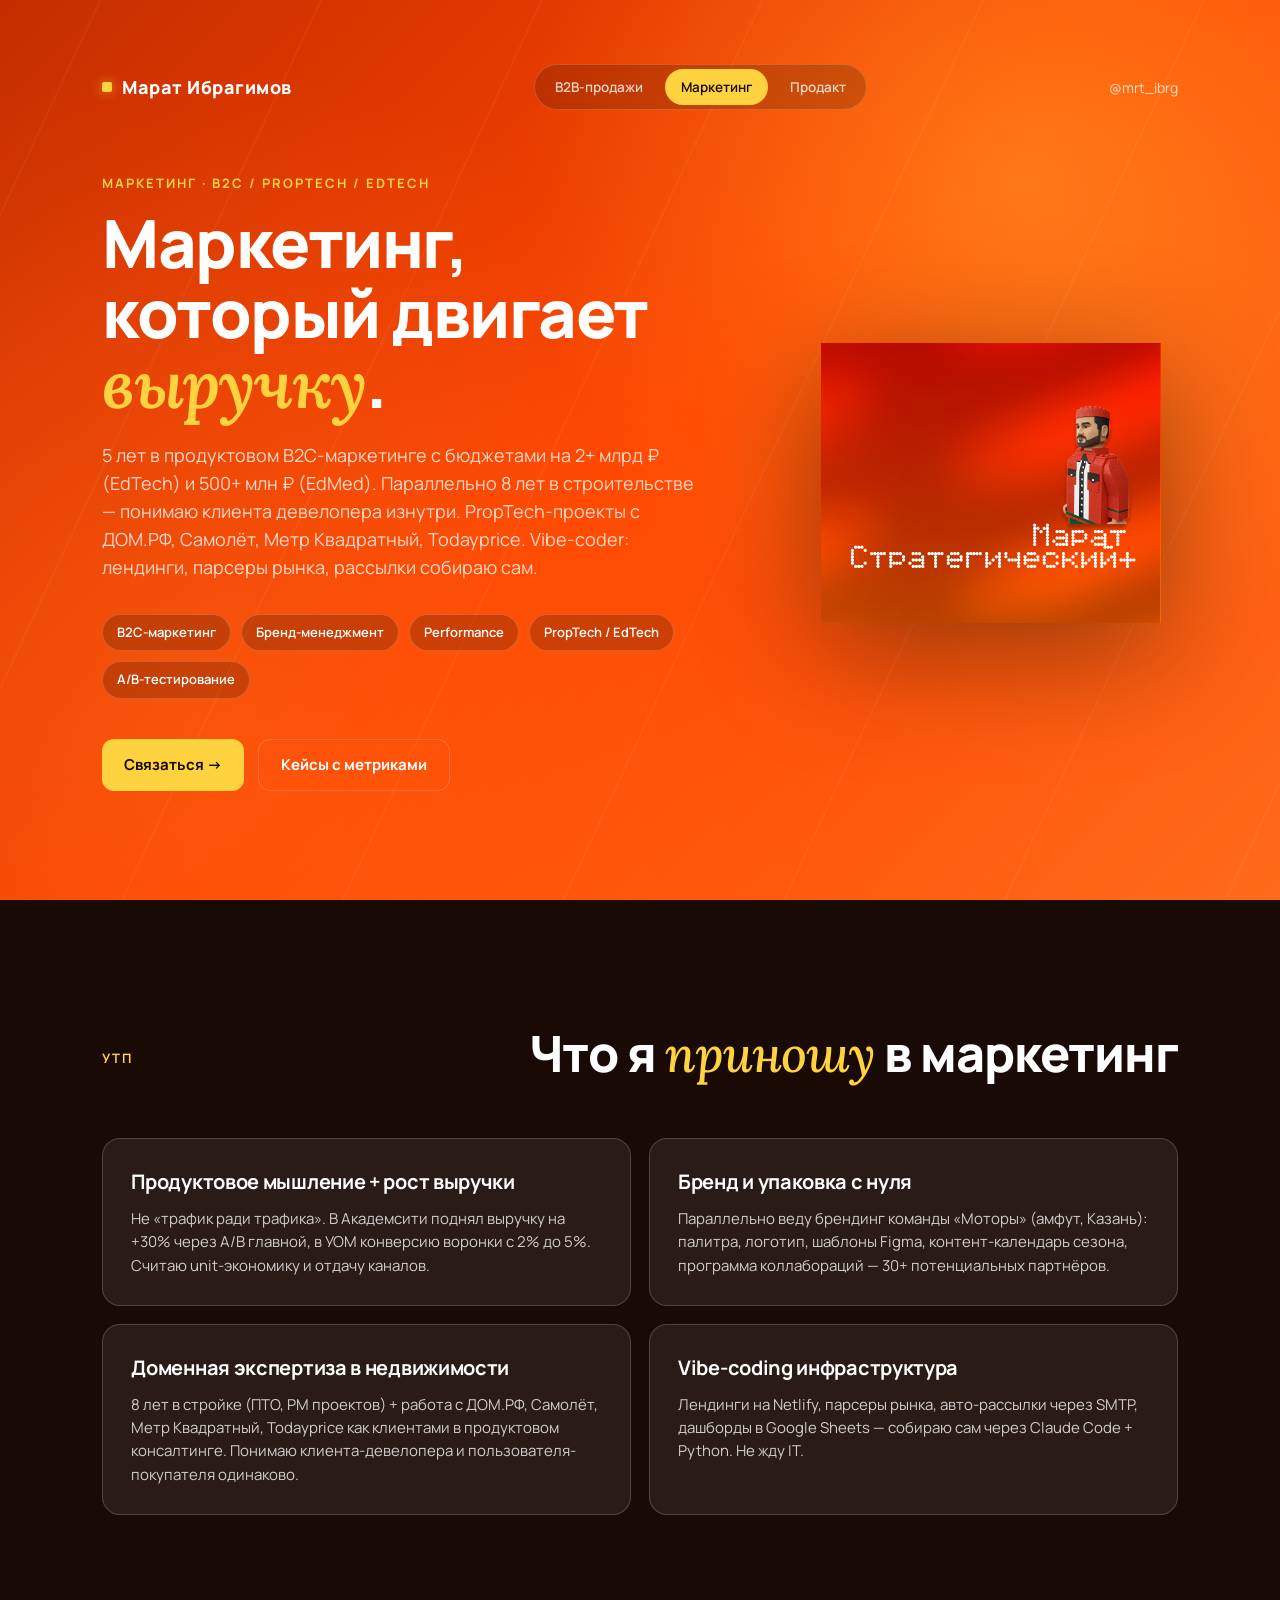
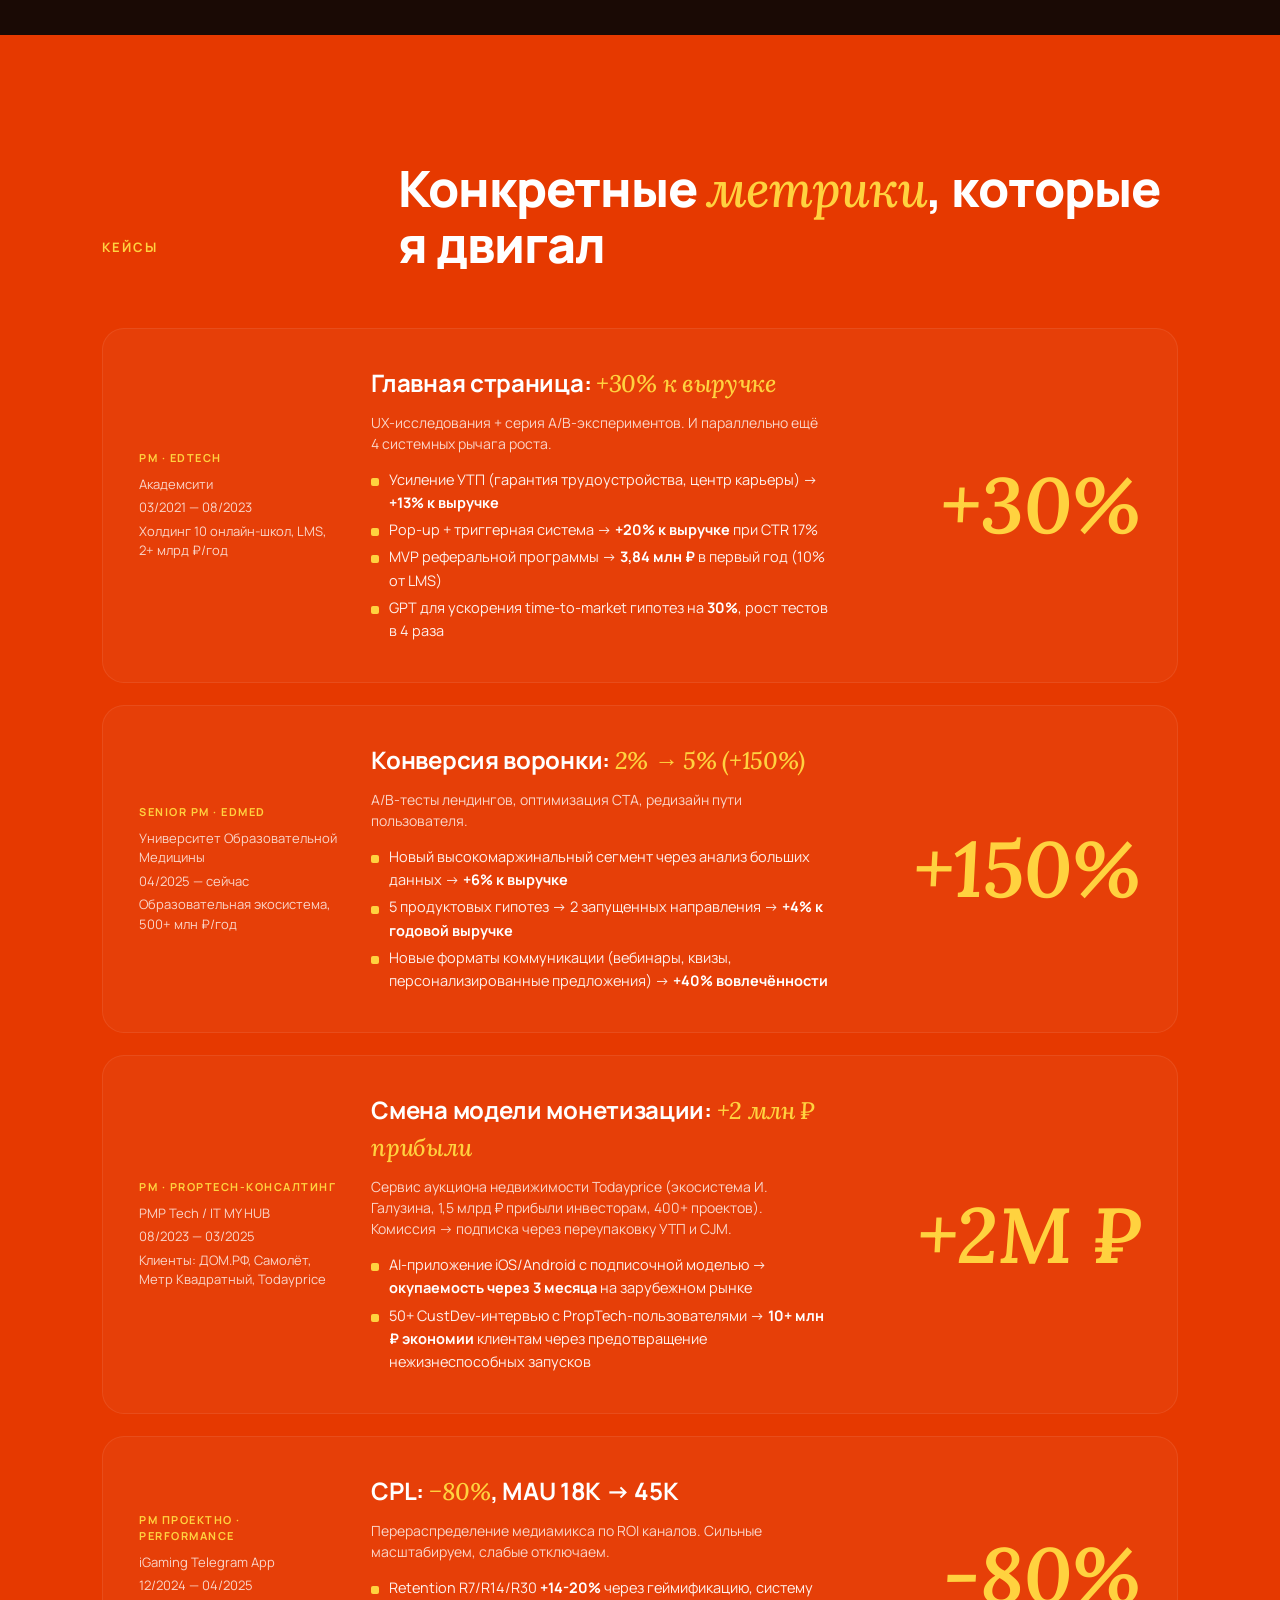
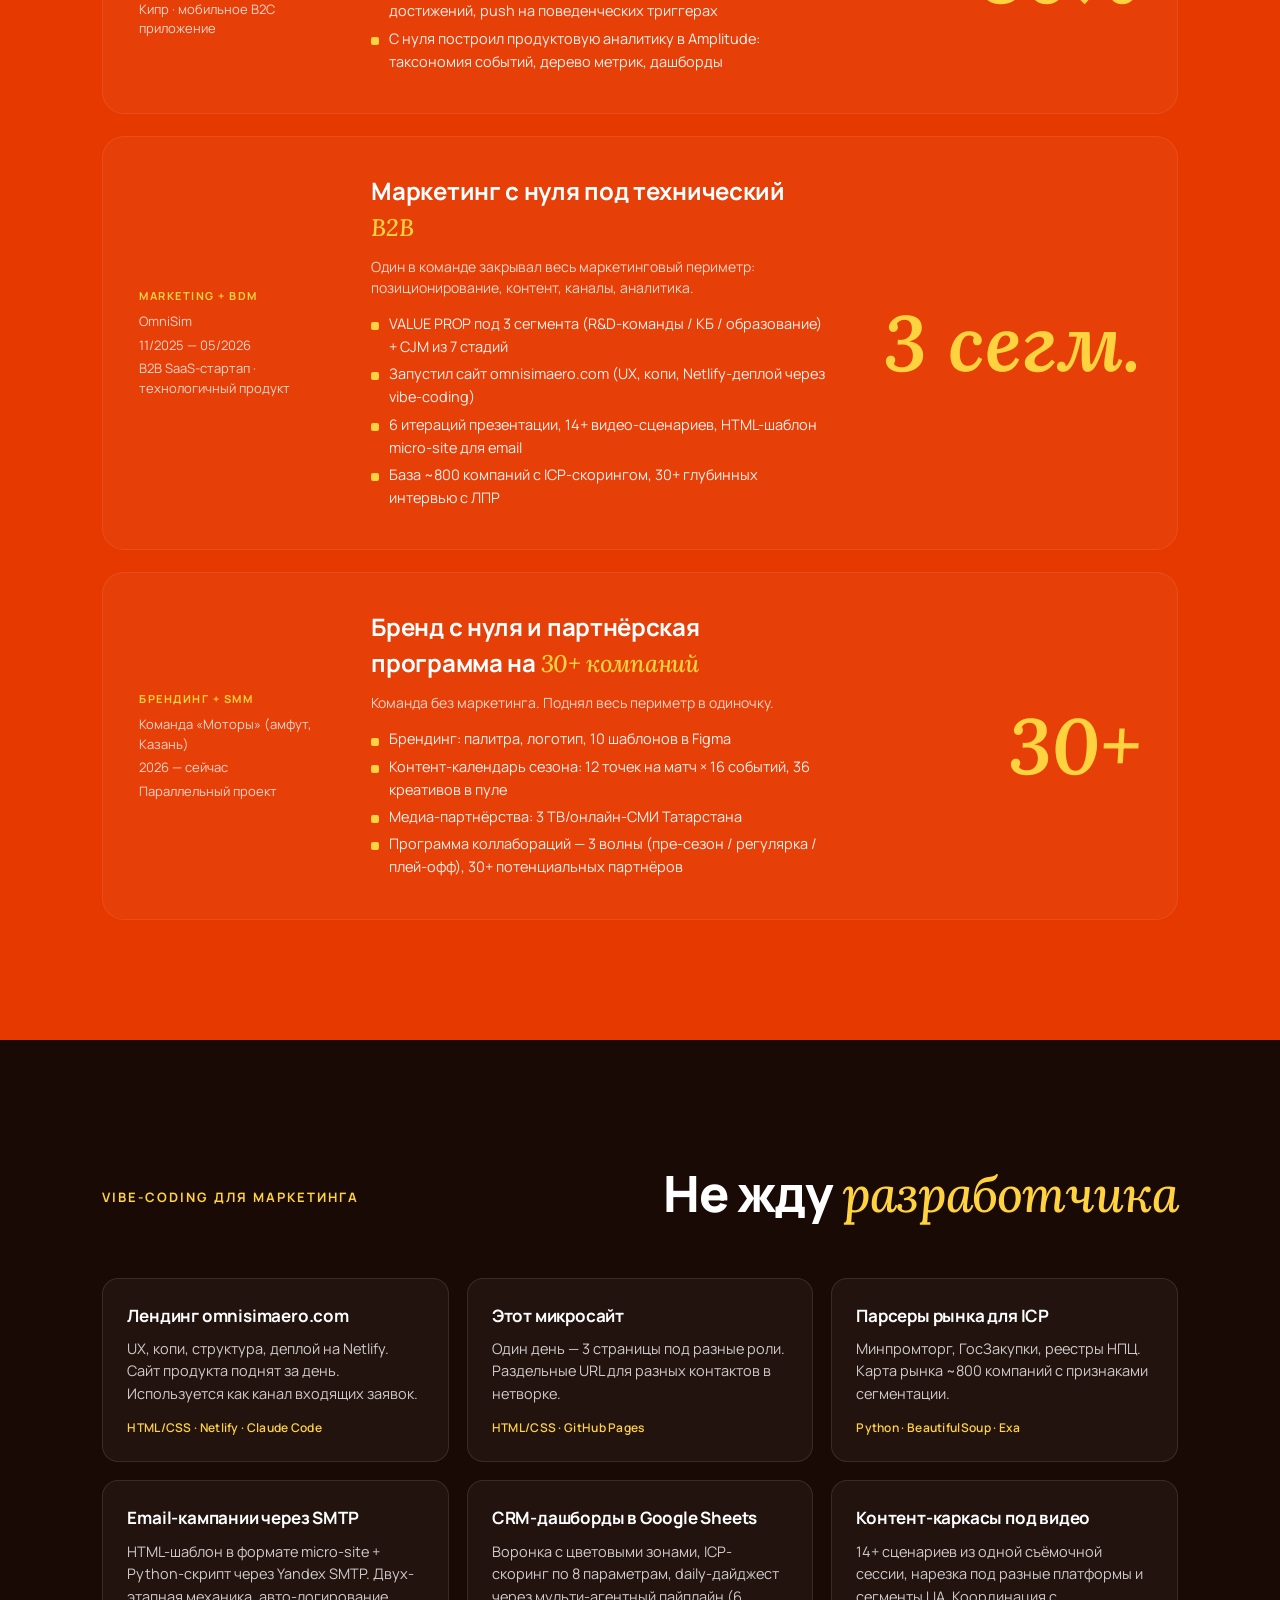
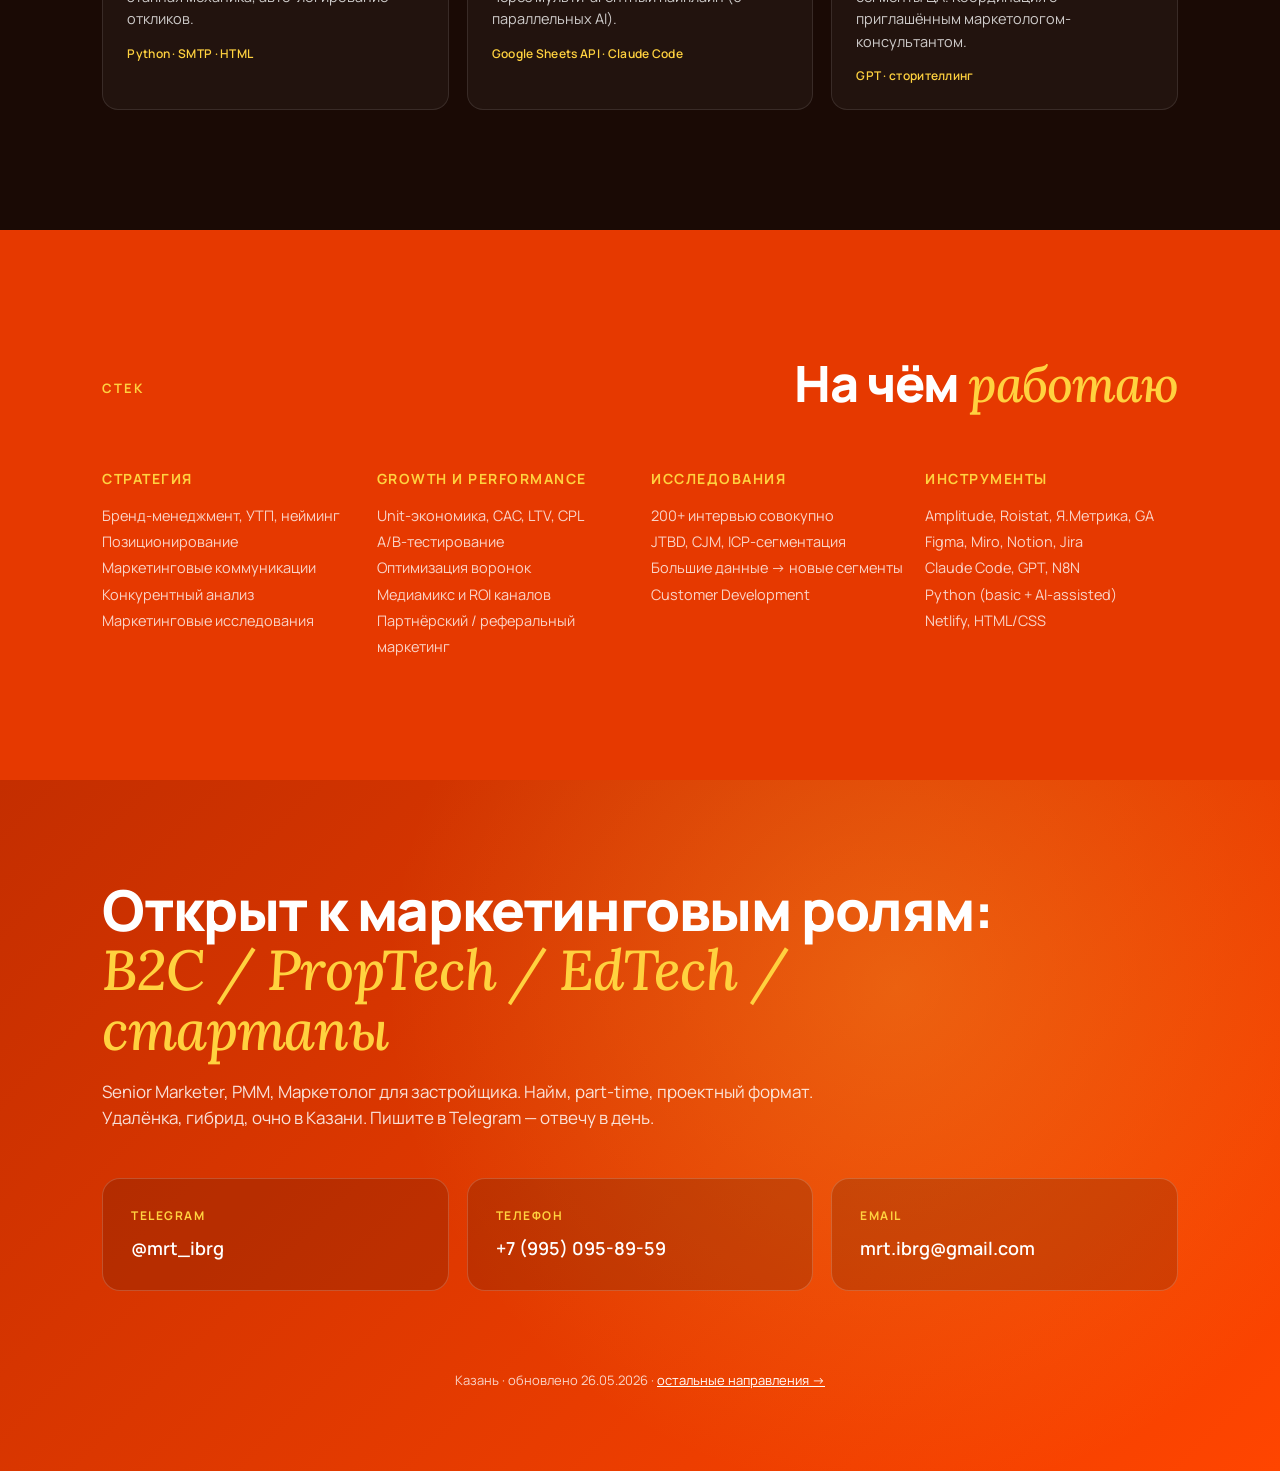
==== marketing/index.html @ 1efede31 "feat: 3 microsites (sales/marketing/product) + home selector + shared CSS" ====
<!doctype html>
<html lang="ru">
<head>
<meta charset="utf-8" />
<meta name="viewport" content="width=device-width,initial-scale=1" />
<title>Марат Ибрагимов — маркетолог-стратег для технологичных продуктов и девелопмента</title>
<meta name="description" content="Маркетолог: 5+ лет B2C-маркетинга в EdTech, B2B SaaS, PropTech. 8 лет в стройке как продуктовый контекст. Vibe-coder: лендинги, парсеры, рассылки своими руками." />
<meta name="theme-color" content="#E63900" />

<meta property="og:type" content="website" />
<meta property="og:title" content="Марат Ибрагимов — маркетолог-стратег" />
<meta property="og:description" content="B2C-маркетинг с миллиардными бюджетами + 8 лет в стройке + vibe-coding. PropTech-кейсы: ДОМ.РФ, Самолёт, Todayprice." />
<meta property="og:image" content="https://makeyourdreem-oss.github.io/marat-portfolio/og-image.jpg" />
<meta property="og:url" content="https://makeyourdreem-oss.github.io/marat-portfolio/marketing/" />
<meta property="og:locale" content="ru_RU" />

<link rel="icon" href="../favicon.png" type="image/png" />
<link rel="apple-touch-icon" href="../favicon-256.png" />

<link rel="preconnect" href="https://fonts.googleapis.com">
<link rel="preconnect" href="https://fonts.gstatic.com" crossorigin>
<link href="https://fonts.googleapis.com/css2?family=Manrope:wght@400;500;600;700;800&family=Lora:ital,wght@1,500;1,600&display=swap" rel="stylesheet">
<link rel="stylesheet" href="../_shared/style.css">
</head>
<body data-track="marketing">

<section class="hero">
  <nav class="nav">
    <a class="logo" href="../">Марат Ибрагимов</a>
    <div class="nav-tabs">
      <a href="../sales/">B2B-продажи</a>
      <a href="../marketing/" class="active">Маркетинг</a>
      <a href="../product/">Продакт</a>
    </div>
    <div class="nav-contacts">
      <a href="https://t.me/mrt_ibrg">@mrt_ibrg</a>
    </div>
  </nav>

  <div class="hero-grid">
    <div>
      <div class="eyebrow">Маркетинг · B2C / PropTech / EdTech</div>
      <h1>Маркетинг, который двигает <em>выручку</em>.</h1>
      <p class="hero-sub">5 лет в продуктовом B2C-маркетинге с бюджетами на 2+ млрд ₽ (EdTech) и 500+ млн ₽ (EdMed). Параллельно 8 лет в строительстве — понимаю клиента девелопера изнутри. PropTech-проекты с ДОМ.РФ, Самолёт, Метр Квадратный, Todayprice. Vibe-coder: лендинги, парсеры рынка, рассылки собираю сам.</p>
      <div class="hero-tags">
        <span class="tag">B2C-маркетинг</span>
        <span class="tag">Бренд-менеджмент</span>
        <span class="tag">Performance</span>
        <span class="tag">PropTech / EdTech</span>
        <span class="tag">A/B-тестирование</span>
      </div>
      <div class="hero-cta">
        <a class="btn btn-primary" href="#contact">Связаться →</a>
        <a class="btn btn-ghost" href="#cases">Кейсы с метриками</a>
      </div>
    </div>
    <div class="mascot">
      <img src="../mascot.png" alt="Марат — pixel-art" />
    </div>
  </div>
</section>

<section class="section dark">
  <div class="section-head">
    <div class="eyebrow">УТП</div>
    <h2>Что я <em>приношу</em> в маркетинг</h2>
  </div>

  <div class="value-grid">
    <div class="value-card">
      <h3>Продуктовое мышление + рост выручки</h3>
      <p>Не «трафик ради трафика». В Академсити поднял выручку на +30% через A/B главной, в УОМ конверсию воронки с 2% до 5%. Считаю unit-экономику и отдачу каналов.</p>
    </div>
    <div class="value-card">
      <h3>Бренд и упаковка с нуля</h3>
      <p>Параллельно веду брендинг команды «Моторы» (амфут, Казань): палитра, логотип, шаблоны Figma, контент-календарь сезона, программа коллабораций — 30+ потенциальных партнёров.</p>
    </div>
    <div class="value-card">
      <h3>Доменная экспертиза в недвижимости</h3>
      <p>8 лет в стройке (ПТО, PM проектов) + работа с ДОМ.РФ, Самолёт, Метр Квадратный, Todayprice как клиентами в продуктовом консалтинге. Понимаю клиента-девелопера и пользователя-покупателя одинаково.</p>
    </div>
    <div class="value-card">
      <h3>Vibe-coding инфраструктура</h3>
      <p>Лендинги на Netlify, парсеры рынка, авто-рассылки через SMTP, дашборды в Google Sheets — собираю сам через Claude Code + Python. Не жду IT.</p>
    </div>
  </div>
</section>

<section class="section" id="cases">
  <div class="section-head">
    <div class="eyebrow">Кейсы</div>
    <h2>Конкретные <em>метрики</em>, которые я двигал</h2>
  </div>

  <div class="projects">

    <article class="project">
      <div class="project-meta">
        <span class="role">PM · EdTech</span>
        Академсити
        <span class="period">03/2021 — 08/2023</span>
        <span class="period">Холдинг 10 онлайн-школ, LMS, 2+ млрд ₽/год</span>
      </div>
      <div class="project-body">
        <h3>Главная страница: <em>+30% к выручке</em></h3>
        <p class="sub">UX-исследования + серия A/B-экспериментов. И параллельно ещё 4 системных рычага роста.</p>
        <ul class="project-bullets">
          <li>Усиление УТП (гарантия трудоустройства, центр карьеры) → <b>+13% к выручке</b></li>
          <li>Pop-up + триггерная система → <b>+20% к выручке</b> при CTR 17%</li>
          <li>MVP реферальной программы → <b>3,84 млн ₽</b> в первый год (10% от LMS)</li>
          <li>GPT для ускорения time-to-market гипотез на <b>30%</b>, рост тестов в 4 раза</li>
        </ul>
      </div>
      <div class="project-num">+30%</div>
    </article>

    <article class="project">
      <div class="project-meta">
        <span class="role">Senior PM · EdMed</span>
        Университет Образовательной Медицины
        <span class="period">04/2025 — сейчас</span>
        <span class="period">Образовательная экосистема, 500+ млн ₽/год</span>
      </div>
      <div class="project-body">
        <h3>Конверсия воронки: <em>2% → 5% (+150%)</em></h3>
        <p class="sub">A/B-тесты лендингов, оптимизация CTA, редизайн пути пользователя.</p>
        <ul class="project-bullets">
          <li>Новый высокомаржинальный сегмент через анализ больших данных → <b>+6% к выручке</b></li>
          <li>5 продуктовых гипотез → 2 запущенных направления → <b>+4% к годовой выручке</b></li>
          <li>Новые форматы коммуникации (вебинары, квизы, персонализированные предложения) → <b>+40% вовлечённости</b></li>
        </ul>
      </div>
      <div class="project-num">+150%</div>
    </article>

    <article class="project">
      <div class="project-meta">
        <span class="role">PM · PropTech-консалтинг</span>
        PMP Tech / IT MY HUB
        <span class="period">08/2023 — 03/2025</span>
        <span class="period">Клиенты: ДОМ.РФ, Самолёт, Метр Квадратный, Todayprice</span>
      </div>
      <div class="project-body">
        <h3>Смена модели монетизации: <em>+2 млн ₽ прибыли</em></h3>
        <p class="sub">Сервис аукциона недвижимости Todayprice (экосистема И. Галузина, 1,5 млрд ₽ прибыли инвесторам, 400+ проектов). Комиссия → подписка через переупаковку УТП и CJM.</p>
        <ul class="project-bullets">
          <li>AI-приложение iOS/Android с подписочной моделью → <b>окупаемость через 3 месяца</b> на зарубежном рынке</li>
          <li>50+ CustDev-интервью с PropTech-пользователями → <b>10+ млн ₽ экономии</b> клиентам через предотвращение нежизнеспособных запусков</li>
        </ul>
      </div>
      <div class="project-num">+2М ₽</div>
    </article>

    <article class="project">
      <div class="project-meta">
        <span class="role">PM проектно · Performance</span>
        iGaming Telegram App
        <span class="period">12/2024 — 04/2025</span>
        <span class="period">Кипр · мобильное B2C приложение</span>
      </div>
      <div class="project-body">
        <h3>CPL: <em>−80%</em>, MAU 18K → 45K</h3>
        <p class="sub">Перераспределение медиамикса по ROI каналов. Сильные масштабируем, слабые отключаем.</p>
        <ul class="project-bullets">
          <li>Retention R7/R14/R30 <b>+14-20%</b> через геймификацию, систему достижений, push на поведенческих триггерах</li>
          <li>С нуля построил продуктовую аналитику в Amplitude: таксономия событий, дерево метрик, дашборды</li>
        </ul>
      </div>
      <div class="project-num">-80%</div>
    </article>

    <article class="project">
      <div class="project-meta">
        <span class="role">Marketing + BDM</span>
        OmniSim
        <span class="period">11/2025 — 05/2026</span>
        <span class="period">B2B SaaS-стартап · технологичный продукт</span>
      </div>
      <div class="project-body">
        <h3>Маркетинг с нуля под технический <em>B2B</em></h3>
        <p class="sub">Один в команде закрывал весь маркетинговый периметр: позиционирование, контент, каналы, аналитика.</p>
        <ul class="project-bullets">
          <li>VALUE PROP под 3 сегмента (R&D-команды / КБ / образование) + CJM из 7 стадий</li>
          <li>Запустил сайт omnisimaero.com (UX, копи, Netlify-деплой через vibe-coding)</li>
          <li>6 итераций презентации, 14+ видео-сценариев, HTML-шаблон micro-site для email</li>
          <li>База ~800 компаний с ICP-скорингом, 30+ глубинных интервью с ЛПР</li>
        </ul>
      </div>
      <div class="project-num">3 сегм.</div>
    </article>

    <article class="project">
      <div class="project-meta">
        <span class="role">Брендинг + SMM</span>
        Команда «Моторы» (амфут, Казань)
        <span class="period">2026 — сейчас</span>
        <span class="period">Параллельный проект</span>
      </div>
      <div class="project-body">
        <h3>Бренд с нуля и партнёрская программа на <em>30+ компаний</em></h3>
        <p class="sub">Команда без маркетинга. Поднял весь периметр в одиночку.</p>
        <ul class="project-bullets">
          <li>Брендинг: палитра, логотип, 10 шаблонов в Figma</li>
          <li>Контент-календарь сезона: 12 точек на матч × 16 событий, 36 креативов в пуле</li>
          <li>Медиа-партнёрства: 3 ТВ/онлайн-СМИ Татарстана</li>
          <li>Программа коллабораций — 3 волны (пре-сезон / регулярка / плей-офф), 30+ потенциальных партнёров</li>
        </ul>
      </div>
      <div class="project-num">30+</div>
    </article>

  </div>
</section>

<section class="section dark" id="vibecoding">
  <div class="section-head">
    <div class="eyebrow">Vibe-coding для маркетинга</div>
    <h2>Не жду <em>разработчика</em></h2>
  </div>

  <div class="vibe-grid">
    <div class="vibe-card">
      <div class="vibe-title">Лендинг omnisimaero.com</div>
      <p>UX, копи, структура, деплой на Netlify. Сайт продукта поднят за день. Используется как канал входящих заявок.</p>
      <div class="vibe-stack">HTML/CSS · Netlify · Claude Code</div>
    </div>
    <div class="vibe-card">
      <div class="vibe-title">Этот микросайт</div>
      <p>Один день — 3 страницы под разные роли. Раздельные URL для разных контактов в нетворке.</p>
      <div class="vibe-stack">HTML/CSS · GitHub Pages</div>
    </div>
    <div class="vibe-card">
      <div class="vibe-title">Парсеры рынка для ICP</div>
      <p>Минпромторг, ГосЗакупки, реестры НПЦ. Карта рынка ~800 компаний с признаками сегментации.</p>
      <div class="vibe-stack">Python · BeautifulSoup · Exa</div>
    </div>
    <div class="vibe-card">
      <div class="vibe-title">Email-кампании через SMTP</div>
      <p>HTML-шаблон в формате micro-site + Python-скрипт через Yandex SMTP. Двух-этапная механика, авто-логирование откликов.</p>
      <div class="vibe-stack">Python · SMTP · HTML</div>
    </div>
    <div class="vibe-card">
      <div class="vibe-title">CRM-дашборды в Google Sheets</div>
      <p>Воронка с цветовыми зонами, ICP-скоринг по 8 параметрам, daily-дайджест через мульти-агентный пайплайн (6 параллельных AI).</p>
      <div class="vibe-stack">Google Sheets API · Claude Code</div>
    </div>
    <div class="vibe-card">
      <div class="vibe-title">Контент-каркасы под видео</div>
      <p>14+ сценариев из одной съёмочной сессии, нарезка под разные платформы и сегменты ЦА. Координация с приглашённым маркетологом-консультантом.</p>
      <div class="vibe-stack">GPT · сторителлинг</div>
    </div>
  </div>
</section>

<section class="section">
  <div class="section-head">
    <div class="eyebrow">Стек</div>
    <h2>На чём <em>работаю</em></h2>
  </div>

  <div class="skills-cols">
    <div class="skills-col">
      <h4>Стратегия</h4>
      <ul>
        <li>Бренд-менеджмент, УТП, нейминг</li>
        <li>Позиционирование</li>
        <li>Маркетинговые коммуникации</li>
        <li>Конкурентный анализ</li>
        <li>Маркетинговые исследования</li>
      </ul>
    </div>
    <div class="skills-col">
      <h4>Growth и performance</h4>
      <ul>
        <li>Unit-экономика, CAC, LTV, CPL</li>
        <li>A/B-тестирование</li>
        <li>Оптимизация воронок</li>
        <li>Медиамикс и ROI каналов</li>
        <li>Партнёрский / реферальный маркетинг</li>
      </ul>
    </div>
    <div class="skills-col">
      <h4>Исследования</h4>
      <ul>
        <li>200+ интервью совокупно</li>
        <li>JTBD, CJM, ICP-сегментация</li>
        <li>Большие данные → новые сегменты</li>
        <li>Customer Development</li>
      </ul>
    </div>
    <div class="skills-col">
      <h4>Инструменты</h4>
      <ul>
        <li>Amplitude, Roistat, Я.Метрика, GA</li>
        <li>Figma, Miro, Notion, Jira</li>
        <li>Claude Code, GPT, N8N</li>
        <li>Python (basic + AI-assisted)</li>
        <li>Netlify, HTML/CSS</li>
      </ul>
    </div>
  </div>
</section>

<section class="contact" id="contact">
  <h2 class="contact-head">Открыт к маркетинговым ролям: <em>B2C / PropTech / EdTech / стартапы</em></h2>
  <p class="contact-sub">Senior Marketer, PMM, Маркетолог для застройщика. Найм, part-time, проектный формат. Удалёнка, гибрид, очно в Казани. Пишите в Telegram — отвечу в день.</p>

  <div class="contact-grid">
    <a class="contact-card" href="https://t.me/mrt_ibrg" target="_blank" rel="noopener">
      <div class="label">Telegram</div>
      <div class="value">@mrt_ibrg</div>
    </a>
    <a class="contact-card" href="tel:+79950958959">
      <div class="label">Телефон</div>
      <div class="value">+7 (995) 095-89-59</div>
    </a>
    <a class="contact-card" href="mailto:mrt.ibrg@gmail.com">
      <div class="label">Email</div>
      <div class="value">mrt.ibrg@gmail.com</div>
    </a>
  </div>

  <div class="footer">
    Казань · обновлено 26.05.2026 · <a href="../">остальные направления →</a>
  </div>
</section>

</body>
</html>
---- _shared/style.css ----
:root{
  --orange-1:#FF4500;
  --orange-2:#E63900;
  --orange-3:#C42E00;
  --accent:#FFD23F;
  --ink:#1A0A05;
  --paper:#FFF5EE;
  --line:rgba(255,255,255,.18);
  --card:rgba(255,255,255,.07);
  --card-hover:rgba(255,255,255,.12);
  --text-soft:rgba(255,255,255,.78);
}
*{box-sizing:border-box;margin:0;padding:0}
html,body{background:var(--orange-2);color:#fff;font-family:'Manrope',system-ui,sans-serif;font-weight:400;line-height:1.5;-webkit-font-smoothing:antialiased}
img{display:block;max-width:100%}
a{color:inherit;text-decoration:none}
em,.italic{font-family:'Lora',serif;font-style:italic;font-weight:500}

/* ───────── HERO ───────── */
.hero{
  position:relative;
  min-height:100vh;
  padding:64px 8vw 80px;
  background:
    radial-gradient(circle at 80% 20%, rgba(255,210,63,.35), transparent 40%),
    radial-gradient(circle at 15% 80%, rgba(255,107,26,.45), transparent 50%),
    linear-gradient(135deg, var(--orange-3) 0%, var(--orange-1) 50%, #FF6B1A 100%);
  overflow:hidden;
}
.hero::before{
  content:"";
  position:absolute;inset:0;
  background:repeating-linear-gradient(115deg,transparent 0 90px,rgba(255,255,255,.04) 90px 92px,transparent 92px 200px);
  pointer-events:none;
}
.nav{
  display:flex;align-items:center;justify-content:space-between;
  position:relative;z-index:2;
  margin-bottom:64px;
  gap:24px;flex-wrap:wrap;
}
.nav .logo{
  font-weight:800;font-size:18px;letter-spacing:.5px;
  display:flex;align-items:center;gap:10px;
}
.nav .logo::before{
  content:"";width:10px;height:10px;background:var(--accent);
  border-radius:2px;box-shadow:0 0 12px rgba(255,210,63,.6);
}
.nav-tabs{
  display:flex;gap:6px;
  background:rgba(0,0,0,.18);
  padding:4px;border-radius:999px;border:1px solid var(--line);
}
.nav-tabs a{
  padding:8px 16px;border-radius:999px;font-size:13.5px;font-weight:600;
  color:var(--text-soft);transition:background .15s ease,color .15s ease;
}
.nav-tabs a.active{background:var(--accent);color:var(--ink)}
.nav-tabs a:not(.active):hover{background:rgba(255,255,255,.08);color:#fff}
.nav-contacts{font-size:14px;color:var(--text-soft);}
.nav-contacts a:hover{color:#fff}

.hero-grid{
  position:relative;z-index:2;
  display:grid;
  grid-template-columns:1.4fr .8fr;
  gap:48px;
  align-items:center;
}
.eyebrow{
  font-size:13px;letter-spacing:2px;text-transform:uppercase;
  color:var(--accent);font-weight:700;
  margin-bottom:14px;
}
.hero h1{
  font-weight:800;
  font-size:clamp(38px,5.2vw,72px);
  line-height:1.05;
  letter-spacing:-1.5px;
}
.hero h1 em{color:var(--accent);font-weight:600}
.hero-sub{
  margin-top:24px;
  font-size:18px;line-height:1.55;
  color:var(--text-soft);
  max-width:600px;
}
.hero-tags{
  margin-top:32px;
  display:flex;flex-wrap:wrap;gap:10px;
}
.tag{
  background:rgba(0,0,0,.2);
  border:1px solid var(--line);
  padding:8px 14px;border-radius:999px;font-size:13px;font-weight:600;
}
.hero-cta{margin-top:40px;display:flex;flex-wrap:wrap;gap:14px}
.btn{
  display:inline-flex;align-items:center;gap:10px;
  padding:14px 22px;border-radius:12px;font-weight:700;font-size:15px;
  transition:transform .18s ease, box-shadow .18s ease;
}
.btn-primary{background:var(--accent);color:var(--ink)}
.btn-primary:hover{transform:translateY(-2px);box-shadow:0 10px 30px rgba(255,210,63,.35)}
.btn-ghost{background:transparent;border:1.5px solid var(--line);color:#fff}
.btn-ghost:hover{background:rgba(255,255,255,.08)}

.mascot{position:relative;display:flex;justify-content:center}
.mascot img{max-width:380px;filter:drop-shadow(0 30px 60px rgba(0,0,0,.4))}

/* ───────── SECTION COMMON ───────── */
.section{position:relative;padding:120px 8vw}
.section-head{
  display:flex;align-items:flex-end;justify-content:space-between;
  gap:40px;margin-bottom:56px;
}
.section h2{
  font-size:clamp(32px,4vw,50px);
  font-weight:800;line-height:1.1;letter-spacing:-1px;
  margin-top:6px;
  max-width:780px;
}
.section h2 em{color:var(--accent)}

.dark{background:#1A0A05;color:#fff}

/* ───────── VALUE GRID ───────── */
.value-grid{display:grid;grid-template-columns:repeat(2,1fr);gap:18px}
.value-card{
  padding:28px;
  background:var(--card);
  border:1px solid var(--line);
  border-radius:18px;
  transition:background .2s ease;
}
.value-card:hover{background:var(--card-hover)}
.value-card h3{font-size:20px;font-weight:700;margin-bottom:10px;letter-spacing:-.3px}
.value-card p{color:var(--text-soft);font-size:15px;line-height:1.55}

/* ───────── PROJECTS ───────── */
.projects{display:grid;grid-template-columns:1fr;gap:22px}
.project{
  display:grid;grid-template-columns:200px 1fr 280px;
  gap:32px;align-items:center;
  padding:36px;
  background:rgba(255,255,255,.03);
  border:1px solid rgba(255,255,255,.08);
  border-radius:22px;
  transition:transform .2s ease, border-color .2s ease;
}
.project:hover{transform:translateY(-3px);border-color:rgba(255,210,63,.4)}
.project-meta{font-size:13px;color:var(--text-soft)}
.project-meta .role{
  display:block;font-size:11px;letter-spacing:1.5px;text-transform:uppercase;
  color:var(--accent);font-weight:700;margin-bottom:8px;
}
.project-meta .period{display:block;margin-top:4px}
.project-body h3{font-size:24px;font-weight:700;letter-spacing:-.3px;margin-bottom:10px}
.project-body h3 em{color:var(--accent)}
.project-body .sub{color:var(--text-soft);font-size:14px;line-height:1.5}
.project-bullets{margin-top:14px}
.project-bullets li{
  list-style:none;padding-left:18px;position:relative;
  font-size:14.5px;color:rgba(255,255,255,.92);line-height:1.6;
  margin-bottom:4px;
}
.project-bullets li::before{
  content:"";position:absolute;left:0;top:.7em;
  width:8px;height:8px;background:var(--accent);border-radius:2px;
}
.project-bullets li b{color:#fff;font-weight:700}
.project-num{
  font-family:'Lora',serif;font-style:italic;font-weight:600;
  font-size:78px;line-height:1;color:var(--accent);
  text-align:right;
}

/* ───────── VIBE-CODING GRID ───────── */
.vibe-grid{
  display:grid;grid-template-columns:repeat(3,1fr);gap:18px;
}
.vibe-card{
  padding:24px;
  background:rgba(255,255,255,.04);
  border:1px solid rgba(255,255,255,.1);
  border-radius:16px;
}
.vibe-title{
  font-size:17px;font-weight:700;letter-spacing:-.2px;margin-bottom:10px;
}
.vibe-card p{color:var(--text-soft);font-size:14.5px;line-height:1.55}
.vibe-stack{
  margin-top:14px;font-size:12px;color:var(--accent);
  font-weight:600;letter-spacing:.3px;
}

/* ───────── SKILLS ───────── */
.skills-cols{display:grid;grid-template-columns:repeat(4,1fr);gap:22px}
.skills-col h4{
  font-size:14px;letter-spacing:1.5px;text-transform:uppercase;
  color:var(--accent);font-weight:700;margin-bottom:14px;
}
.skills-col ul{list-style:none}
.skills-col li{font-size:14.5px;line-height:1.8;color:var(--text-soft)}

/* ───────── CONTACT ───────── */
.contact{
  background:
    radial-gradient(circle at 70% 30%, rgba(255,210,63,.25), transparent 50%),
    linear-gradient(135deg, var(--orange-3), var(--orange-1));
  color:#fff;
  padding:100px 8vw 80px;
}
.contact-head{
  font-size:clamp(34px,4.4vw,60px);
  font-weight:800;line-height:1.05;letter-spacing:-1.2px;max-width:900px;
}
.contact-head em{color:var(--accent)}
.contact-sub{
  margin-top:20px;font-size:17px;color:rgba(255,255,255,.85);max-width:720px;
}
.contact-grid{margin-top:48px;display:grid;grid-template-columns:repeat(3,1fr);gap:18px}
.contact-card{
  padding:28px;
  background:rgba(0,0,0,.15);
  border:1px solid rgba(255,255,255,.18);
  border-radius:18px;
  transition:background .2s ease;
}
.contact-card:hover{background:rgba(0,0,0,.25)}
.contact-card .label{font-size:12px;letter-spacing:1.5px;text-transform:uppercase;color:var(--accent);font-weight:700}
.contact-card .value{margin-top:10px;font-size:18px;font-weight:600}
.footer{
  text-align:center;margin-top:80px;color:var(--text-soft);font-size:13px;
}
.footer a{text-decoration:underline;color:#fff}

/* ───────── HOME (выбор трека) ───────── */
.home-hero{
  min-height:100vh;
  display:flex;align-items:center;justify-content:center;
  padding:60px 8vw;text-align:center;
}
.home-inner{position:relative;z-index:2;max-width:880px}
.home-inner h1{
  font-weight:800;font-size:clamp(36px,5vw,68px);line-height:1.05;letter-spacing:-1.5px;
}
.home-inner h1 em{color:var(--accent)}
.home-inner .home-sub{
  margin-top:24px;font-size:18px;color:var(--text-soft);max-width:680px;margin-left:auto;margin-right:auto;
}
.home-tracks{
  margin-top:56px;display:grid;grid-template-columns:repeat(3,1fr);gap:18px;
}
.home-track{
  padding:32px 28px;border-radius:22px;
  background:rgba(0,0,0,.15);border:1px solid var(--line);
  text-align:left;transition:transform .2s ease,background .2s ease,border-color .2s ease;
  display:flex;flex-direction:column;gap:14px;
}
.home-track:hover{
  transform:translateY(-4px);
  background:rgba(0,0,0,.25);
  border-color:rgba(255,210,63,.5);
}
.home-track .num{font-family:'Lora',serif;font-style:italic;font-size:36px;color:var(--accent);line-height:1}
.home-track .ttl{font-size:22px;font-weight:700;letter-spacing:-.3px}
.home-track .desc{font-size:14.5px;color:var(--text-soft);line-height:1.55}
.home-track .more{margin-top:auto;font-size:13px;font-weight:700;color:var(--accent)}
.home-contacts{
  margin-top:64px;display:flex;justify-content:center;gap:24px;flex-wrap:wrap;
  color:var(--text-soft);font-size:14px;
}
.home-contacts a{padding:8px 14px;border-radius:999px;background:rgba(0,0,0,.15);border:1px solid var(--line)}
.home-contacts a:hover{color:#fff;background:rgba(0,0,0,.3)}

/* ───────── RESPONSIVE ───────── */
@media (max-width:980px){
  .hero{padding:32px 6vw 60px}
  .nav-tabs{order:3;width:100%;justify-content:center}
  .nav-contacts{display:none}
  .hero-grid{grid-template-columns:1fr;gap:32px}
  .mascot{order:-1}
  .mascot img{max-width:240px}
  .section{padding:80px 6vw}
  .section-head{flex-direction:column;align-items:flex-start;gap:14px}
  .value-grid{grid-template-columns:1fr}
  .project{grid-template-columns:1fr;gap:14px;padding:24px}
  .project-num{font-size:54px;text-align:left}
  .vibe-grid{grid-template-columns:1fr}
  .skills-cols{grid-template-columns:1fr 1fr}
  .contact{padding:60px 6vw}
  .contact-grid{grid-template-columns:1fr}
  .home-tracks{grid-template-columns:1fr}
}
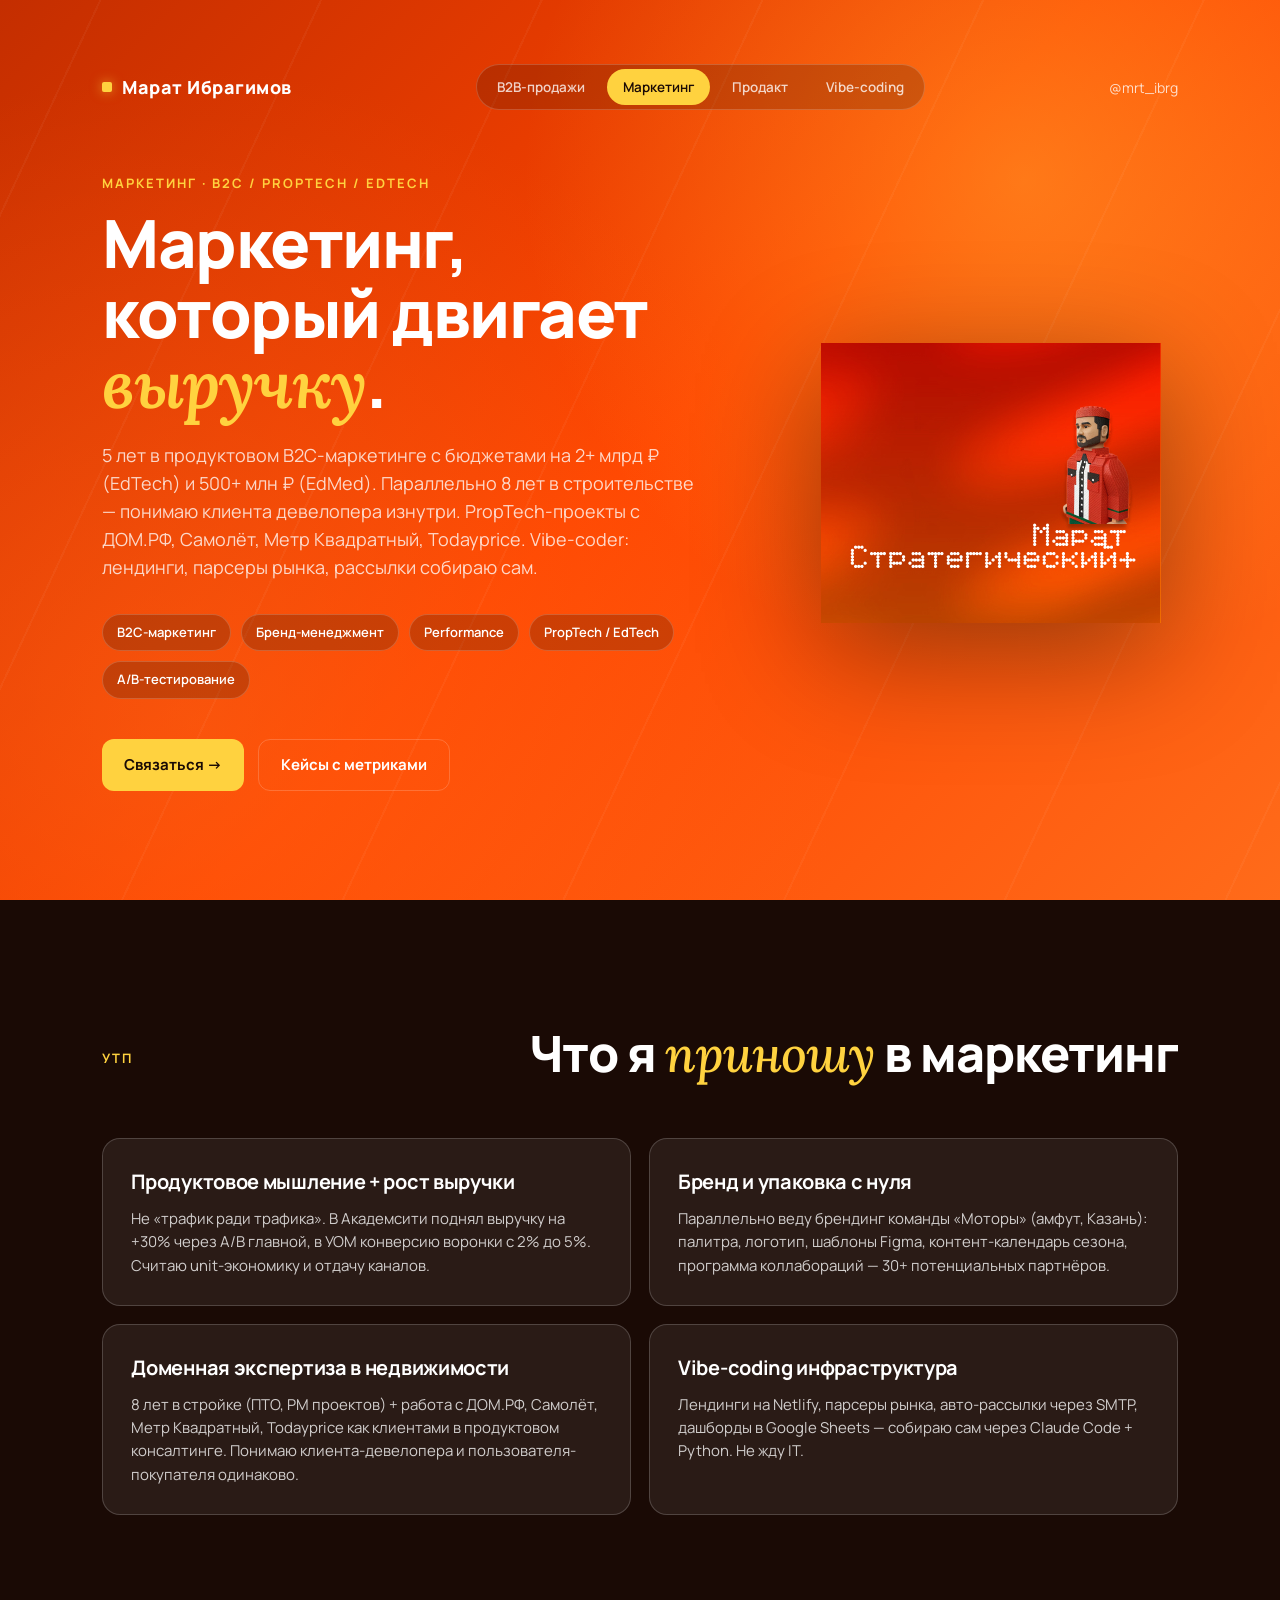
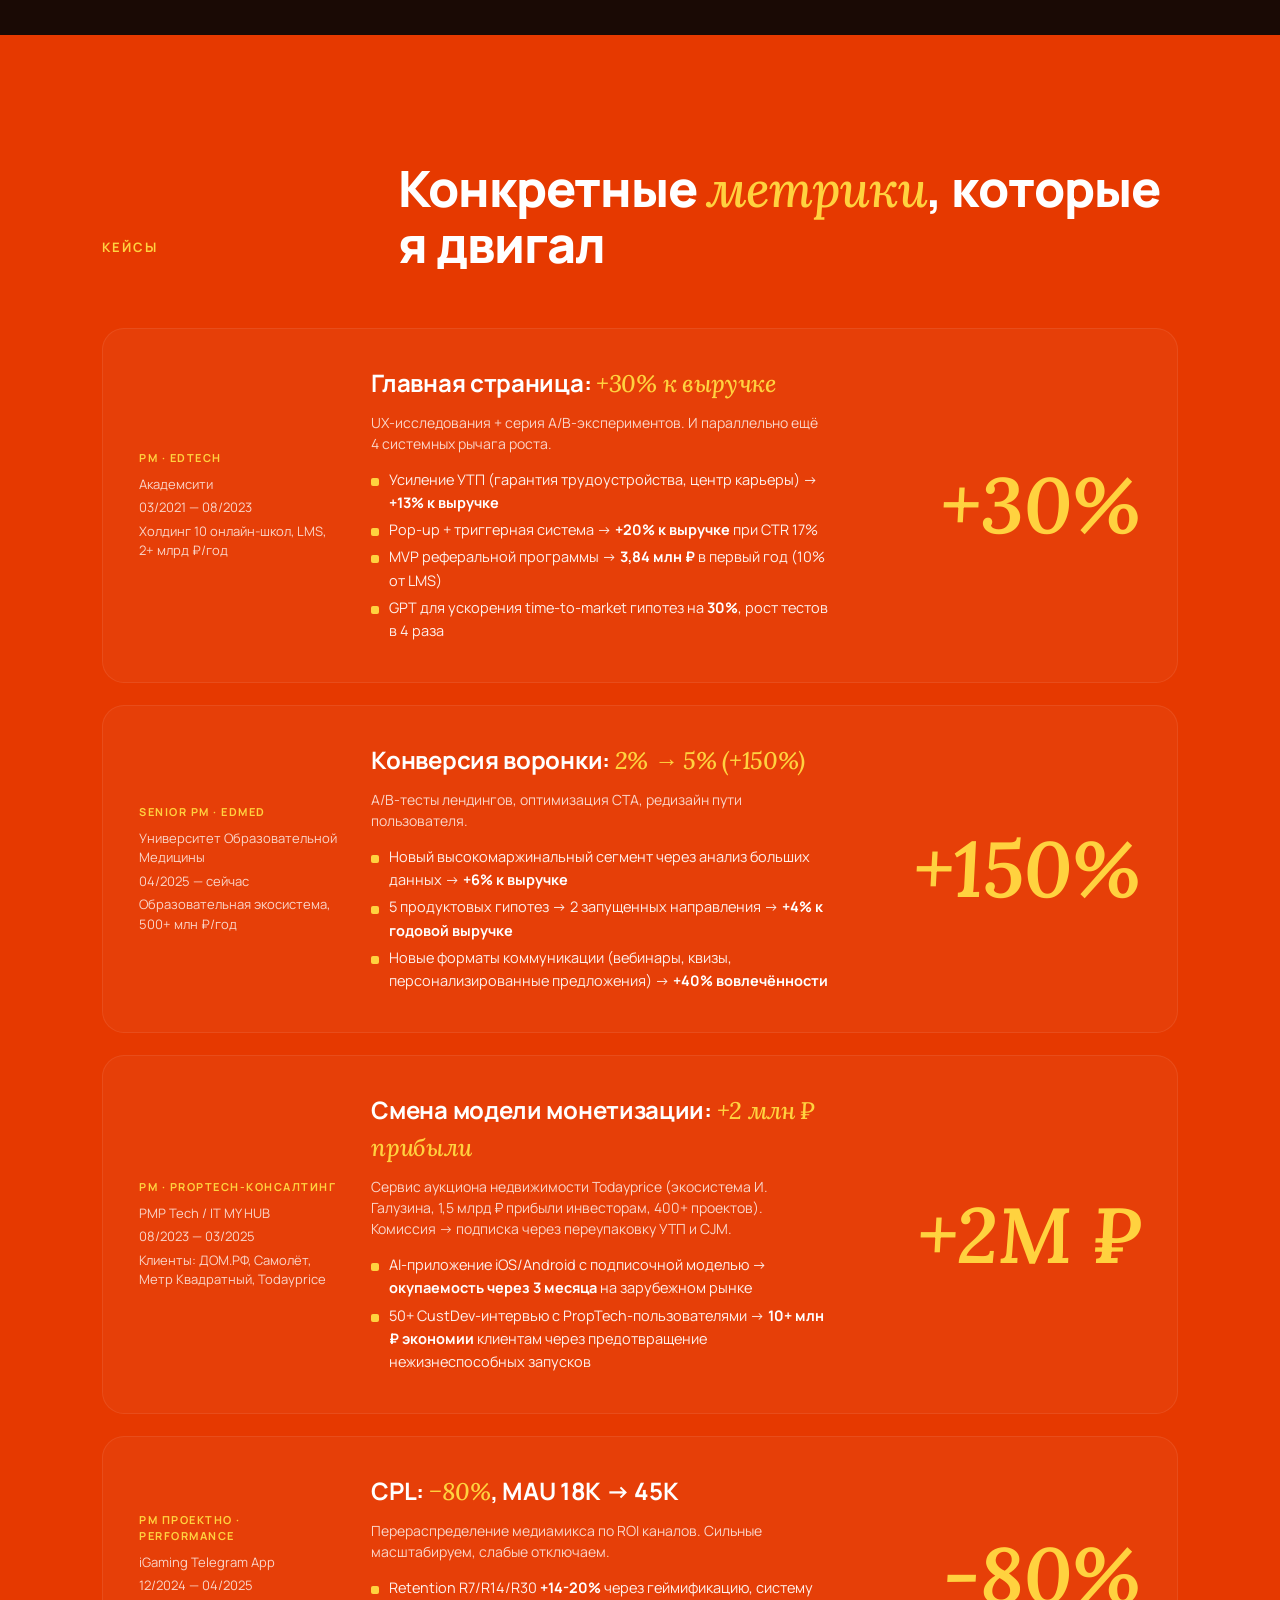
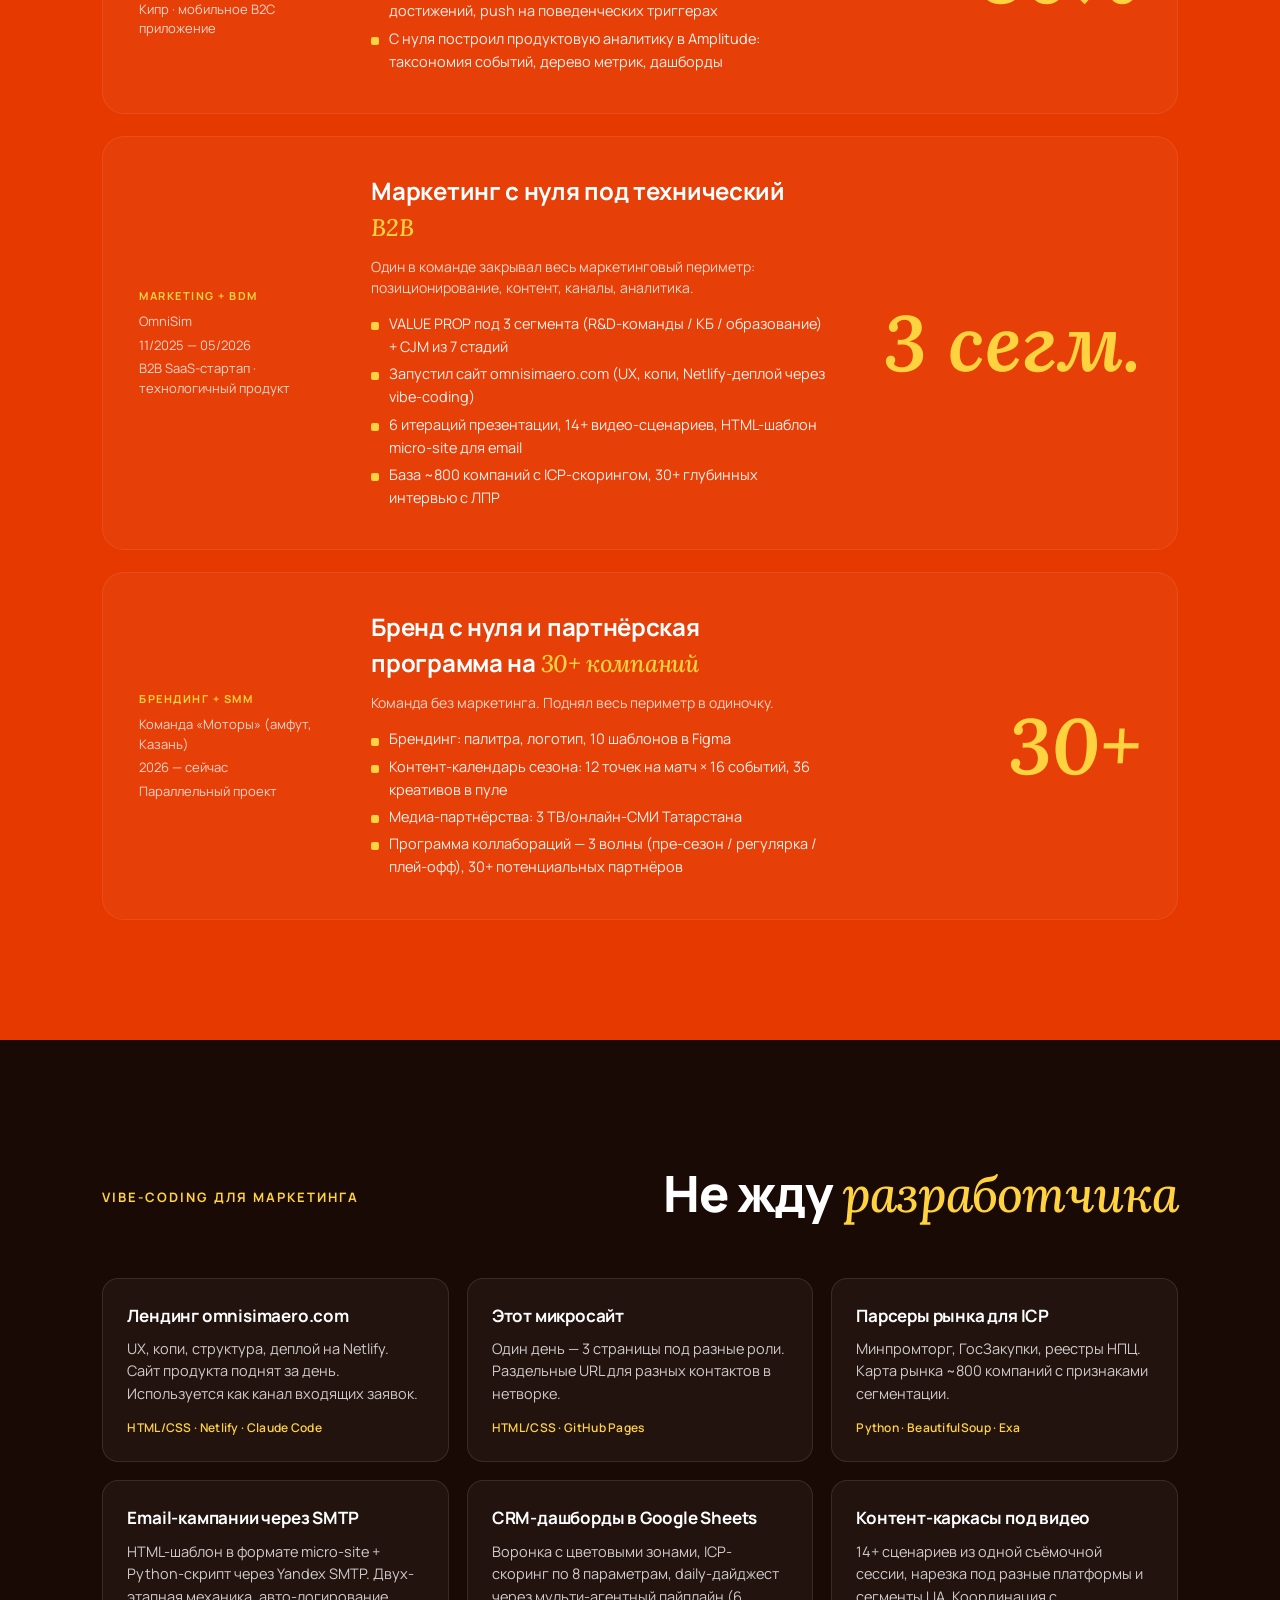
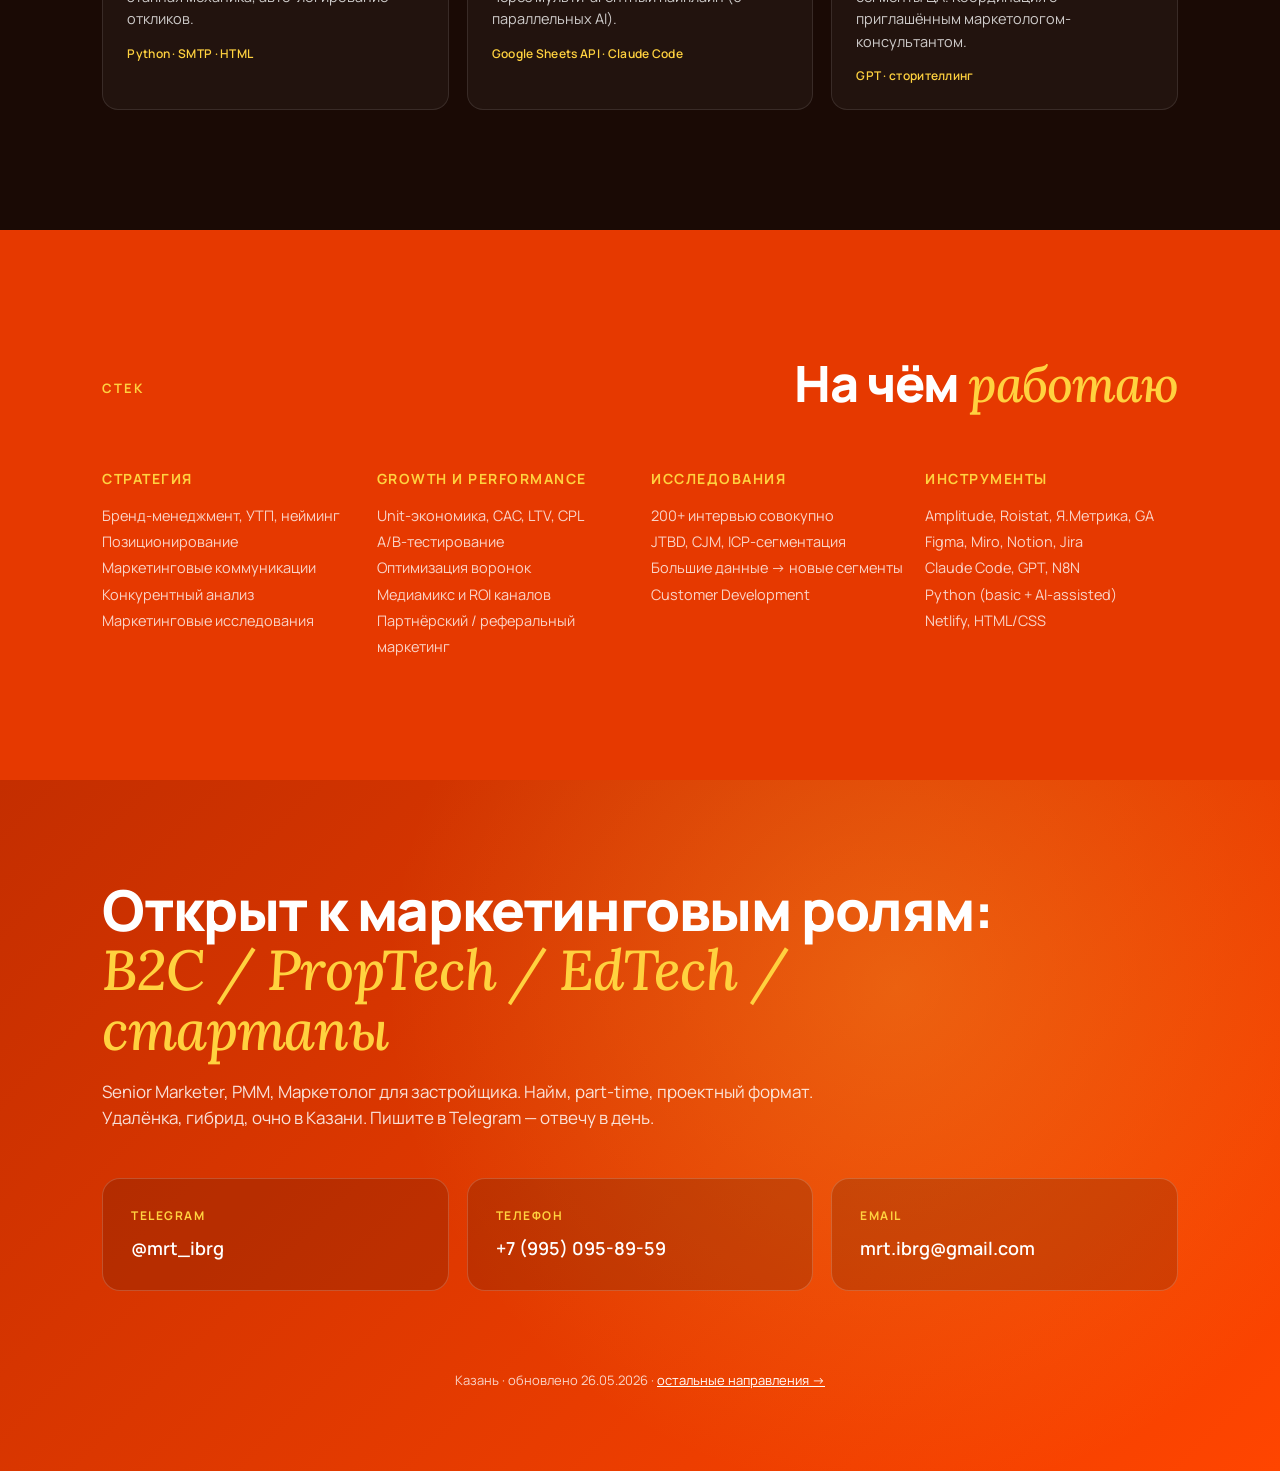
==== commit 0dbdbbd7: "feat: vibe-coding microsite (6 cases) + nav update" ====
--- a/marketing/index.html
+++ b/marketing/index.html
@@ -31,6 +31,7 @@
       <a href="../sales/">B2B-продажи</a>
       <a href="../marketing/" class="active">Маркетинг</a>
       <a href="../product/">Продакт</a>
+      <a href="../vibecoding/">Vibe-coding</a>
     </div>
     <div class="nav-contacts">
       <a href="https://t.me/mrt_ibrg">@mrt_ibrg</a>
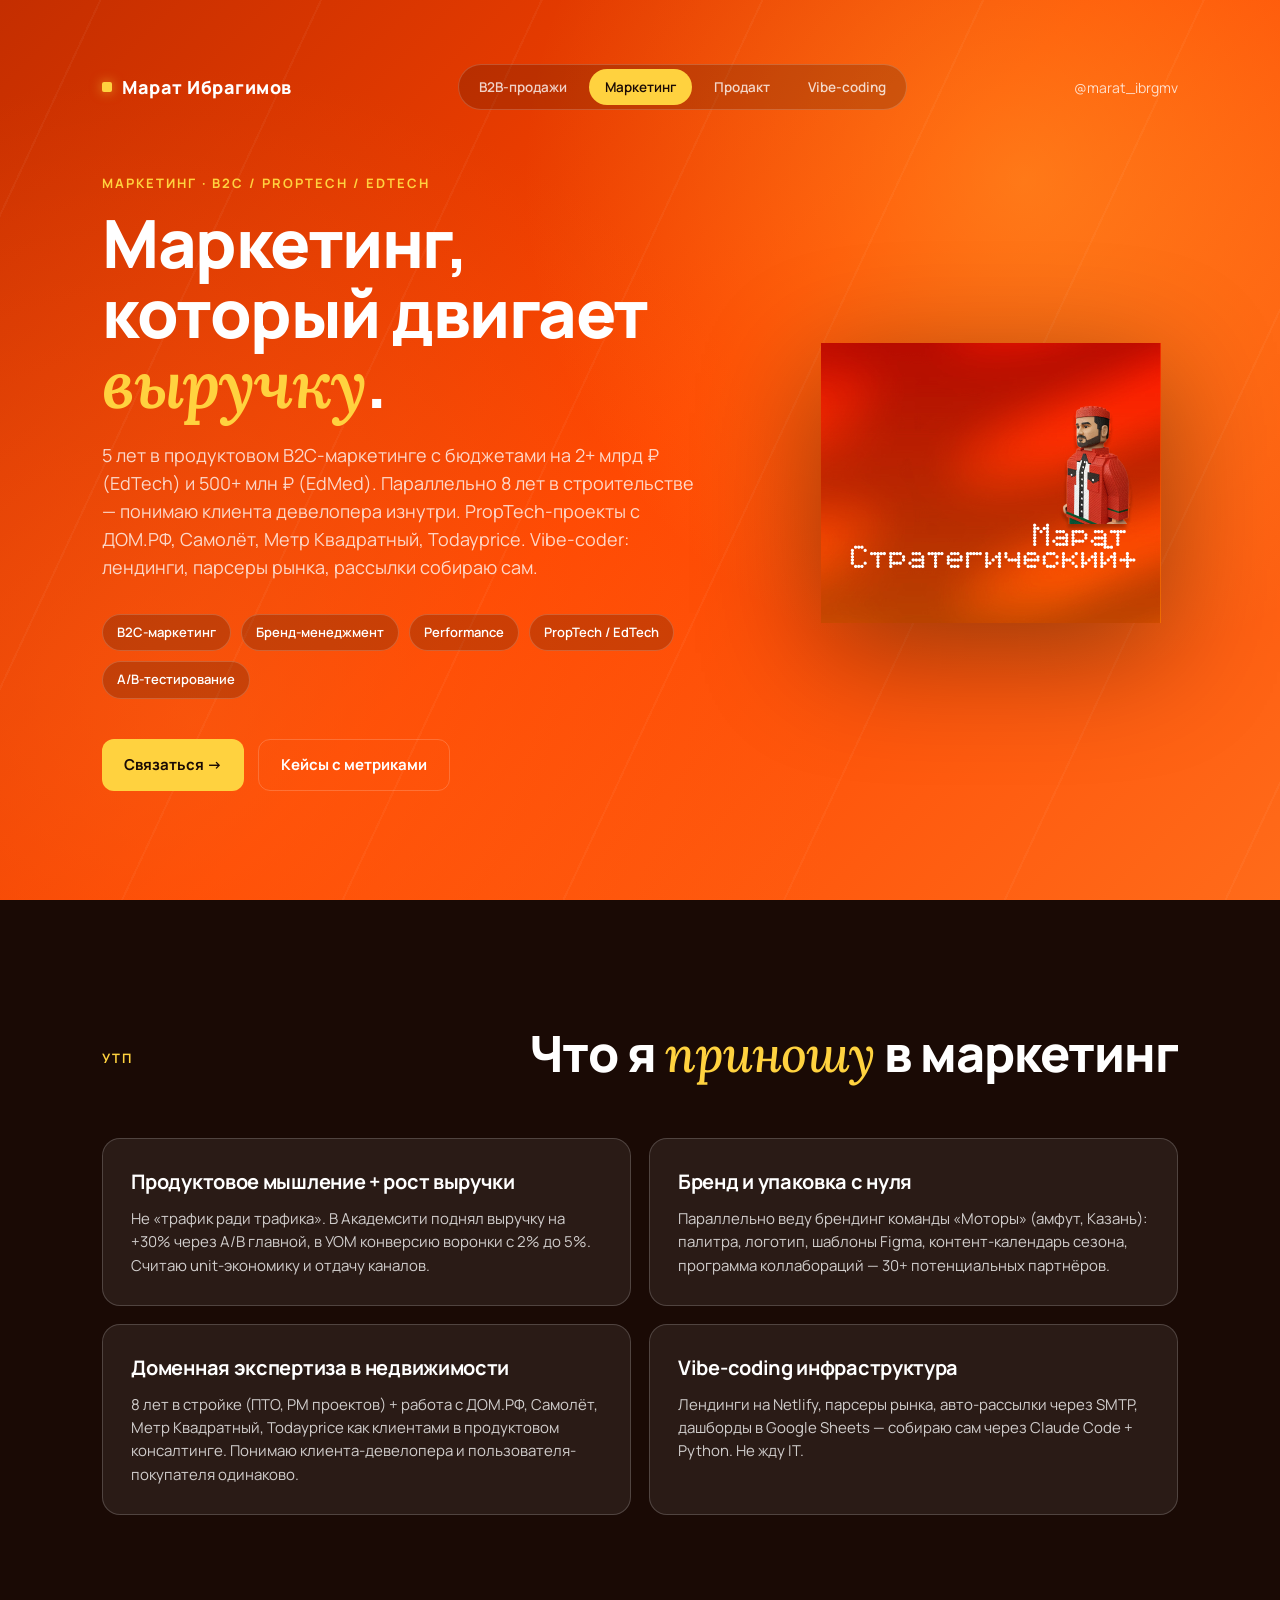
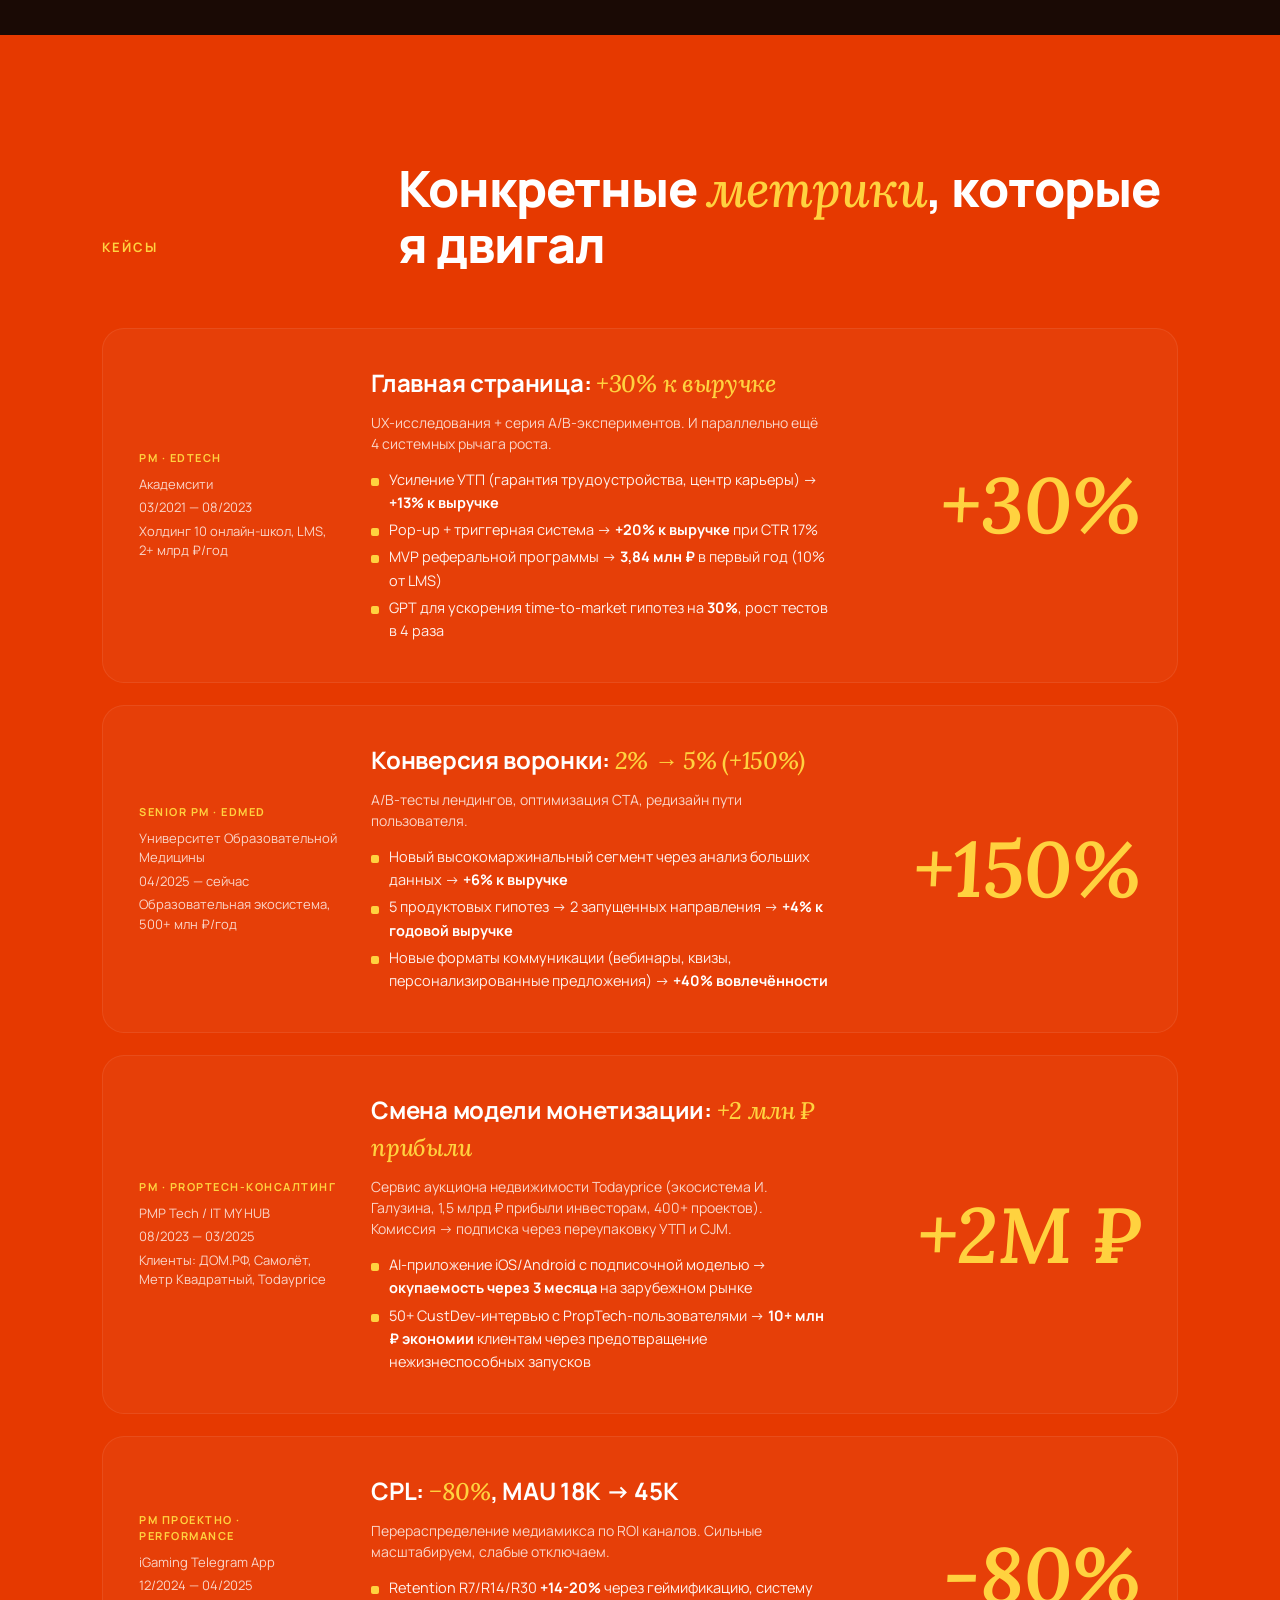
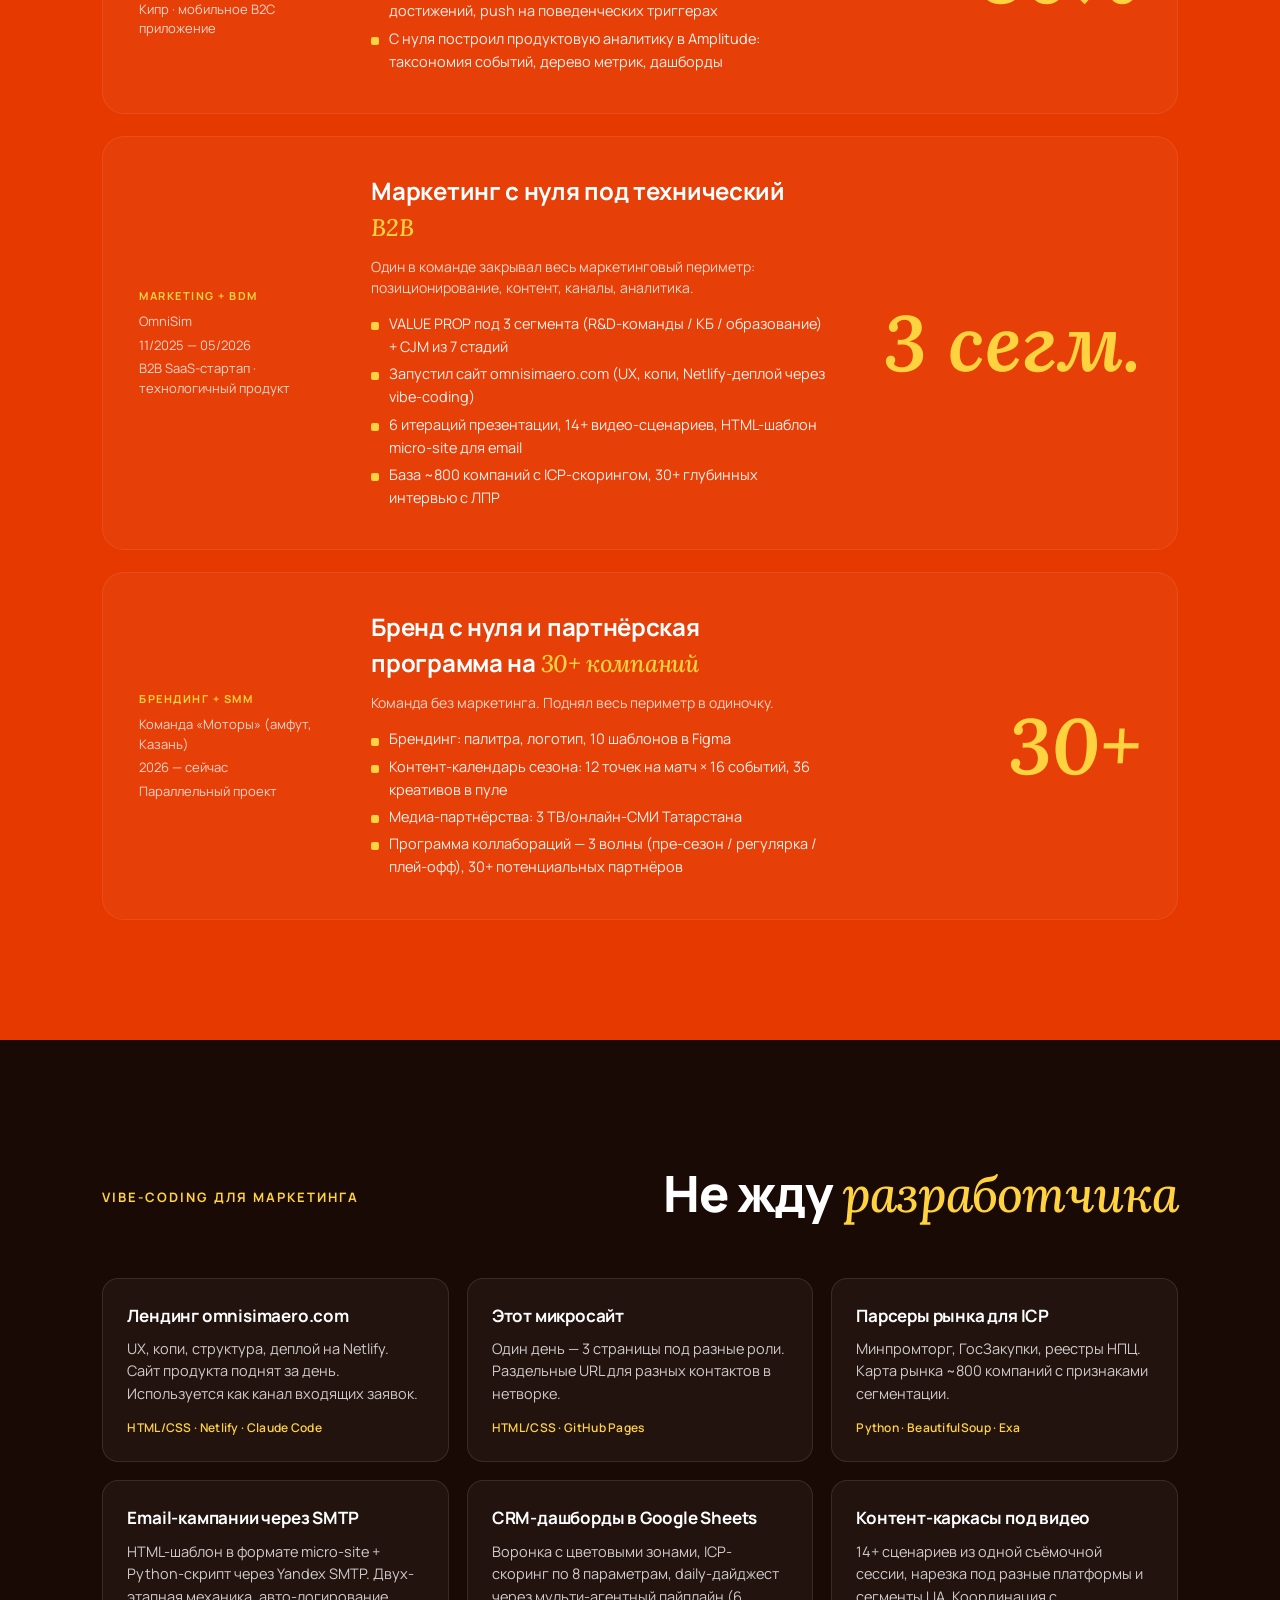
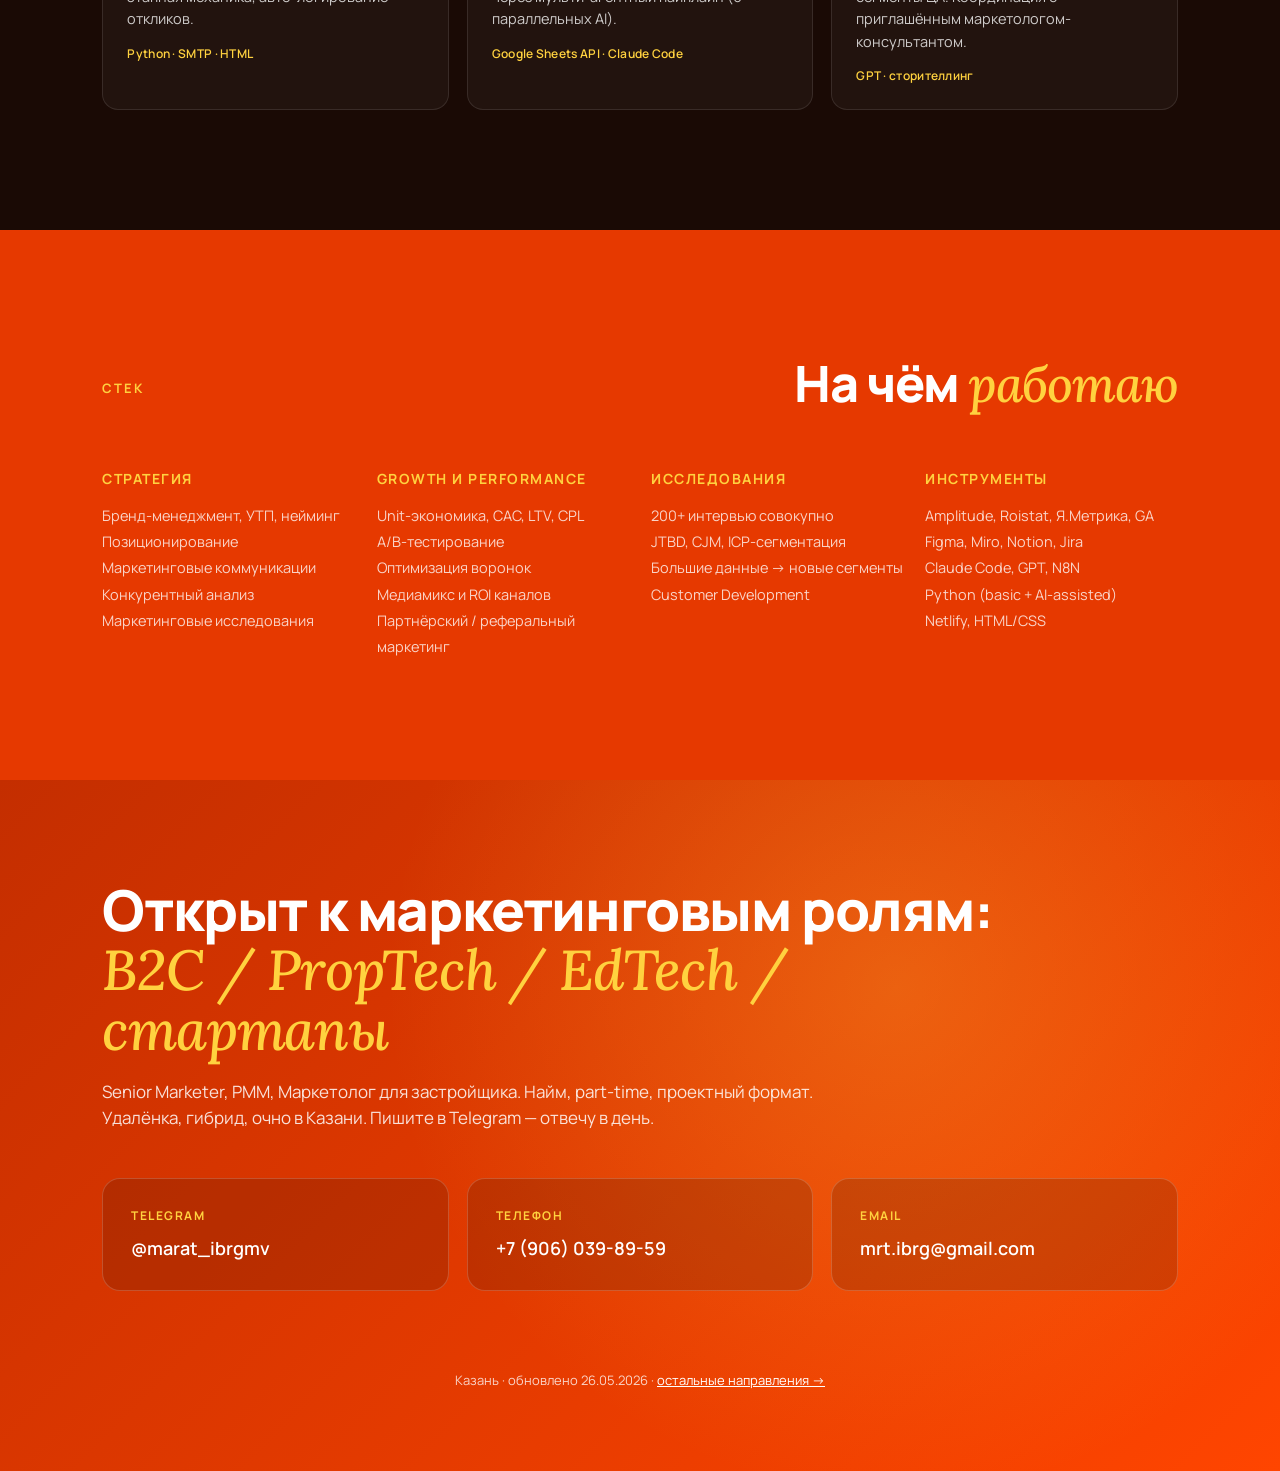
==== commit 1c68e70a: "fix: correct telegram (@marat_ibrgmv) and phone (+7 906 039-89-59)" ====
--- a/marketing/index.html
+++ b/marketing/index.html
@@ -34,7 +34,7 @@
       <a href="../vibecoding/">Vibe-coding</a>
     </div>
     <div class="nav-contacts">
-      <a href="https://t.me/mrt_ibrg">@mrt_ibrg</a>
+      <a href="https://t.me/marat_ibrgmv">@marat_ibrgmv</a>
     </div>
   </nav>
 
@@ -307,13 +307,13 @@
   <p class="contact-sub">Senior Marketer, PMM, Маркетолог для застройщика. Найм, part-time, проектный формат. Удалёнка, гибрид, очно в Казани. Пишите в Telegram — отвечу в день.</p>
 
   <div class="contact-grid">
-    <a class="contact-card" href="https://t.me/mrt_ibrg" target="_blank" rel="noopener">
+    <a class="contact-card" href="https://t.me/marat_ibrgmv" target="_blank" rel="noopener">
       <div class="label">Telegram</div>
-      <div class="value">@mrt_ibrg</div>
+      <div class="value">@marat_ibrgmv</div>
     </a>
-    <a class="contact-card" href="tel:+79950958959">
+    <a class="contact-card" href="tel:+79060398959">
       <div class="label">Телефон</div>
-      <div class="value">+7 (995) 095-89-59</div>
+      <div class="value">+7 (906) 039-89-59</div>
     </a>
     <a class="contact-card" href="mailto:mrt.ibrg@gmail.com">
       <div class="label">Email</div>
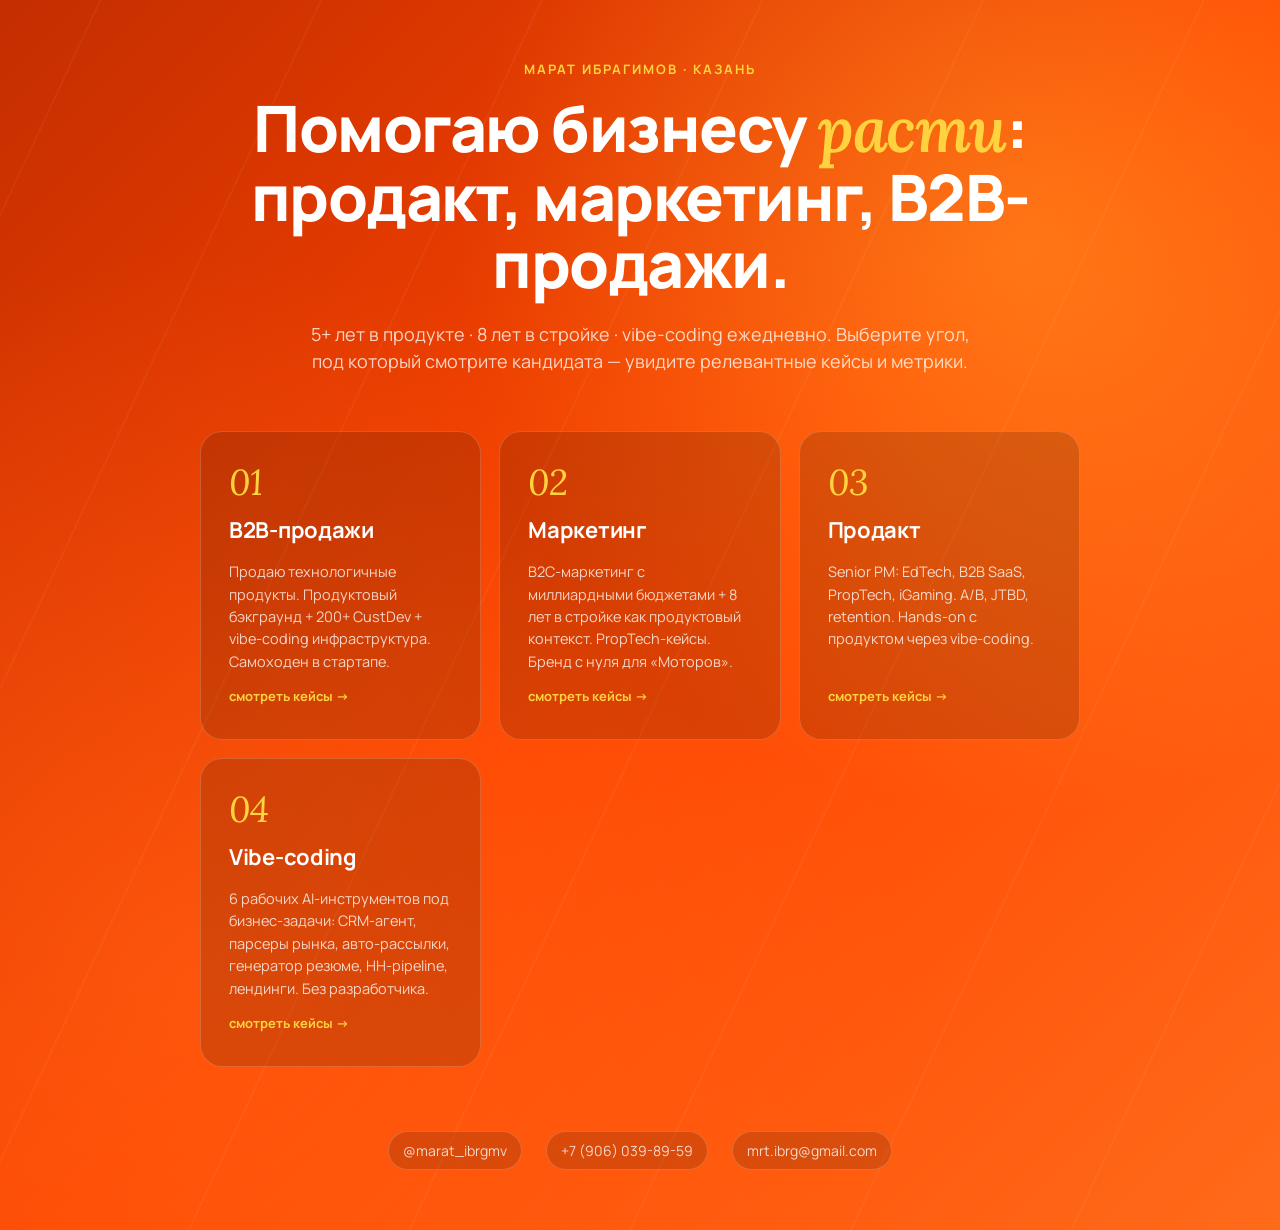
==== commit 0cab360d: "Publish Stitch D portfolio with bilingual case studies and verified media" ====
--- a/marketing/index.html
+++ b/marketing/index.html
@@ -1,330 +1 @@
-<!doctype html>
-<html lang="ru">
-<head>
-<meta charset="utf-8" />
-<meta name="viewport" content="width=device-width,initial-scale=1" />
-<title>Марат Ибрагимов — маркетолог-стратег для технологичных продуктов и девелопмента</title>
-<meta name="description" content="Маркетолог: 5+ лет B2C-маркетинга в EdTech, B2B SaaS, PropTech. 8 лет в стройке как продуктовый контекст. Vibe-coder: лендинги, парсеры, рассылки своими руками." />
-<meta name="theme-color" content="#E63900" />
-
-<meta property="og:type" content="website" />
-<meta property="og:title" content="Марат Ибрагимов — маркетолог-стратег" />
-<meta property="og:description" content="B2C-маркетинг с миллиардными бюджетами + 8 лет в стройке + vibe-coding. PropTech-кейсы: ДОМ.РФ, Самолёт, Todayprice." />
-<meta property="og:image" content="https://makeyourdreem-oss.github.io/marat-portfolio/og-image.jpg" />
-<meta property="og:url" content="https://makeyourdreem-oss.github.io/marat-portfolio/marketing/" />
-<meta property="og:locale" content="ru_RU" />
-
-<link rel="icon" href="../favicon.png" type="image/png" />
-<link rel="apple-touch-icon" href="../favicon-256.png" />
-
-<link rel="preconnect" href="https://fonts.googleapis.com">
-<link rel="preconnect" href="https://fonts.gstatic.com" crossorigin>
-<link href="https://fonts.googleapis.com/css2?family=Manrope:wght@400;500;600;700;800&family=Lora:ital,wght@1,500;1,600&display=swap" rel="stylesheet">
-<link rel="stylesheet" href="../_shared/style.css">
-</head>
-<body data-track="marketing">
-
-<section class="hero">
-  <nav class="nav">
-    <a class="logo" href="../">Марат Ибрагимов</a>
-    <div class="nav-tabs">
-      <a href="../sales/">B2B-продажи</a>
-      <a href="../marketing/" class="active">Маркетинг</a>
-      <a href="../product/">Продакт</a>
-      <a href="../vibecoding/">Vibe-coding</a>
-    </div>
-    <div class="nav-contacts">
-      <a href="https://t.me/marat_ibrgmv">@marat_ibrgmv</a>
-    </div>
-  </nav>
-
-  <div class="hero-grid">
-    <div>
-      <div class="eyebrow">Маркетинг · B2C / PropTech / EdTech</div>
-      <h1>Маркетинг, который двигает <em>выручку</em>.</h1>
-      <p class="hero-sub">5 лет в продуктовом B2C-маркетинге с бюджетами на 2+ млрд ₽ (EdTech) и 500+ млн ₽ (EdMed). Параллельно 8 лет в строительстве — понимаю клиента девелопера изнутри. PropTech-проекты с ДОМ.РФ, Самолёт, Метр Квадратный, Todayprice. Vibe-coder: лендинги, парсеры рынка, рассылки собираю сам.</p>
-      <div class="hero-tags">
-        <span class="tag">B2C-маркетинг</span>
-        <span class="tag">Бренд-менеджмент</span>
-        <span class="tag">Performance</span>
-        <span class="tag">PropTech / EdTech</span>
-        <span class="tag">A/B-тестирование</span>
-      </div>
-      <div class="hero-cta">
-        <a class="btn btn-primary" href="#contact">Связаться →</a>
-        <a class="btn btn-ghost" href="#cases">Кейсы с метриками</a>
-      </div>
-    </div>
-    <div class="mascot">
-      <img src="../mascot.png" alt="Марат — pixel-art" />
-    </div>
-  </div>
-</section>
-
-<section class="section dark">
-  <div class="section-head">
-    <div class="eyebrow">УТП</div>
-    <h2>Что я <em>приношу</em> в маркетинг</h2>
-  </div>
-
-  <div class="value-grid">
-    <div class="value-card">
-      <h3>Продуктовое мышление + рост выручки</h3>
-      <p>Не «трафик ради трафика». В Академсити поднял выручку на +30% через A/B главной, в УОМ конверсию воронки с 2% до 5%. Считаю unit-экономику и отдачу каналов.</p>
-    </div>
-    <div class="value-card">
-      <h3>Бренд и упаковка с нуля</h3>
-      <p>Параллельно веду брендинг команды «Моторы» (амфут, Казань): палитра, логотип, шаблоны Figma, контент-календарь сезона, программа коллабораций — 30+ потенциальных партнёров.</p>
-    </div>
-    <div class="value-card">
-      <h3>Доменная экспертиза в недвижимости</h3>
-      <p>8 лет в стройке (ПТО, PM проектов) + работа с ДОМ.РФ, Самолёт, Метр Квадратный, Todayprice как клиентами в продуктовом консалтинге. Понимаю клиента-девелопера и пользователя-покупателя одинаково.</p>
-    </div>
-    <div class="value-card">
-      <h3>Vibe-coding инфраструктура</h3>
-      <p>Лендинги на Netlify, парсеры рынка, авто-рассылки через SMTP, дашборды в Google Sheets — собираю сам через Claude Code + Python. Не жду IT.</p>
-    </div>
-  </div>
-</section>
-
-<section class="section" id="cases">
-  <div class="section-head">
-    <div class="eyebrow">Кейсы</div>
-    <h2>Конкретные <em>метрики</em>, которые я двигал</h2>
-  </div>
-
-  <div class="projects">
-
-    <article class="project">
-      <div class="project-meta">
-        <span class="role">PM · EdTech</span>
-        Академсити
-        <span class="period">03/2021 — 08/2023</span>
-        <span class="period">Холдинг 10 онлайн-школ, LMS, 2+ млрд ₽/год</span>
-      </div>
-      <div class="project-body">
-        <h3>Главная страница: <em>+30% к выручке</em></h3>
-        <p class="sub">UX-исследования + серия A/B-экспериментов. И параллельно ещё 4 системных рычага роста.</p>
-        <ul class="project-bullets">
-          <li>Усиление УТП (гарантия трудоустройства, центр карьеры) → <b>+13% к выручке</b></li>
-          <li>Pop-up + триггерная система → <b>+20% к выручке</b> при CTR 17%</li>
-          <li>MVP реферальной программы → <b>3,84 млн ₽</b> в первый год (10% от LMS)</li>
-          <li>GPT для ускорения time-to-market гипотез на <b>30%</b>, рост тестов в 4 раза</li>
-        </ul>
-      </div>
-      <div class="project-num">+30%</div>
-    </article>
-
-    <article class="project">
-      <div class="project-meta">
-        <span class="role">Senior PM · EdMed</span>
-        Университет Образовательной Медицины
-        <span class="period">04/2025 — сейчас</span>
-        <span class="period">Образовательная экосистема, 500+ млн ₽/год</span>
-      </div>
-      <div class="project-body">
-        <h3>Конверсия воронки: <em>2% → 5% (+150%)</em></h3>
-        <p class="sub">A/B-тесты лендингов, оптимизация CTA, редизайн пути пользователя.</p>
-        <ul class="project-bullets">
-          <li>Новый высокомаржинальный сегмент через анализ больших данных → <b>+6% к выручке</b></li>
-          <li>5 продуктовых гипотез → 2 запущенных направления → <b>+4% к годовой выручке</b></li>
-          <li>Новые форматы коммуникации (вебинары, квизы, персонализированные предложения) → <b>+40% вовлечённости</b></li>
-        </ul>
-      </div>
-      <div class="project-num">+150%</div>
-    </article>
-
-    <article class="project">
-      <div class="project-meta">
-        <span class="role">PM · PropTech-консалтинг</span>
-        PMP Tech / IT MY HUB
-        <span class="period">08/2023 — 03/2025</span>
-        <span class="period">Клиенты: ДОМ.РФ, Самолёт, Метр Квадратный, Todayprice</span>
-      </div>
-      <div class="project-body">
-        <h3>Смена модели монетизации: <em>+2 млн ₽ прибыли</em></h3>
-        <p class="sub">Сервис аукциона недвижимости Todayprice (экосистема И. Галузина, 1,5 млрд ₽ прибыли инвесторам, 400+ проектов). Комиссия → подписка через переупаковку УТП и CJM.</p>
-        <ul class="project-bullets">
-          <li>AI-приложение iOS/Android с подписочной моделью → <b>окупаемость через 3 месяца</b> на зарубежном рынке</li>
-          <li>50+ CustDev-интервью с PropTech-пользователями → <b>10+ млн ₽ экономии</b> клиентам через предотвращение нежизнеспособных запусков</li>
-        </ul>
-      </div>
-      <div class="project-num">+2М ₽</div>
-    </article>
-
-    <article class="project">
-      <div class="project-meta">
-        <span class="role">PM проектно · Performance</span>
-        iGaming Telegram App
-        <span class="period">12/2024 — 04/2025</span>
-        <span class="period">Кипр · мобильное B2C приложение</span>
-      </div>
-      <div class="project-body">
-        <h3>CPL: <em>−80%</em>, MAU 18K → 45K</h3>
-        <p class="sub">Перераспределение медиамикса по ROI каналов. Сильные масштабируем, слабые отключаем.</p>
-        <ul class="project-bullets">
-          <li>Retention R7/R14/R30 <b>+14-20%</b> через геймификацию, систему достижений, push на поведенческих триггерах</li>
-          <li>С нуля построил продуктовую аналитику в Amplitude: таксономия событий, дерево метрик, дашборды</li>
-        </ul>
-      </div>
-      <div class="project-num">-80%</div>
-    </article>
-
-    <article class="project">
-      <div class="project-meta">
-        <span class="role">Marketing + BDM</span>
-        OmniSim
-        <span class="period">11/2025 — 05/2026</span>
-        <span class="period">B2B SaaS-стартап · технологичный продукт</span>
-      </div>
-      <div class="project-body">
-        <h3>Маркетинг с нуля под технический <em>B2B</em></h3>
-        <p class="sub">Один в команде закрывал весь маркетинговый периметр: позиционирование, контент, каналы, аналитика.</p>
-        <ul class="project-bullets">
-          <li>VALUE PROP под 3 сегмента (R&D-команды / КБ / образование) + CJM из 7 стадий</li>
-          <li>Запустил сайт omnisimaero.com (UX, копи, Netlify-деплой через vibe-coding)</li>
-          <li>6 итераций презентации, 14+ видео-сценариев, HTML-шаблон micro-site для email</li>
-          <li>База ~800 компаний с ICP-скорингом, 30+ глубинных интервью с ЛПР</li>
-        </ul>
-      </div>
-      <div class="project-num">3 сегм.</div>
-    </article>
-
-    <article class="project">
-      <div class="project-meta">
-        <span class="role">Брендинг + SMM</span>
-        Команда «Моторы» (амфут, Казань)
-        <span class="period">2026 — сейчас</span>
-        <span class="period">Параллельный проект</span>
-      </div>
-      <div class="project-body">
-        <h3>Бренд с нуля и партнёрская программа на <em>30+ компаний</em></h3>
-        <p class="sub">Команда без маркетинга. Поднял весь периметр в одиночку.</p>
-        <ul class="project-bullets">
-          <li>Брендинг: палитра, логотип, 10 шаблонов в Figma</li>
-          <li>Контент-календарь сезона: 12 точек на матч × 16 событий, 36 креативов в пуле</li>
-          <li>Медиа-партнёрства: 3 ТВ/онлайн-СМИ Татарстана</li>
-          <li>Программа коллабораций — 3 волны (пре-сезон / регулярка / плей-офф), 30+ потенциальных партнёров</li>
-        </ul>
-      </div>
-      <div class="project-num">30+</div>
-    </article>
-
-  </div>
-</section>
-
-<section class="section dark" id="vibecoding">
-  <div class="section-head">
-    <div class="eyebrow">Vibe-coding для маркетинга</div>
-    <h2>Не жду <em>разработчика</em></h2>
-  </div>
-
-  <div class="vibe-grid">
-    <div class="vibe-card">
-      <div class="vibe-title">Лендинг omnisimaero.com</div>
-      <p>UX, копи, структура, деплой на Netlify. Сайт продукта поднят за день. Используется как канал входящих заявок.</p>
-      <div class="vibe-stack">HTML/CSS · Netlify · Claude Code</div>
-    </div>
-    <div class="vibe-card">
-      <div class="vibe-title">Этот микросайт</div>
-      <p>Один день — 3 страницы под разные роли. Раздельные URL для разных контактов в нетворке.</p>
-      <div class="vibe-stack">HTML/CSS · GitHub Pages</div>
-    </div>
-    <div class="vibe-card">
-      <div class="vibe-title">Парсеры рынка для ICP</div>
-      <p>Минпромторг, ГосЗакупки, реестры НПЦ. Карта рынка ~800 компаний с признаками сегментации.</p>
-      <div class="vibe-stack">Python · BeautifulSoup · Exa</div>
-    </div>
-    <div class="vibe-card">
-      <div class="vibe-title">Email-кампании через SMTP</div>
-      <p>HTML-шаблон в формате micro-site + Python-скрипт через Yandex SMTP. Двух-этапная механика, авто-логирование откликов.</p>
-      <div class="vibe-stack">Python · SMTP · HTML</div>
-    </div>
-    <div class="vibe-card">
-      <div class="vibe-title">CRM-дашборды в Google Sheets</div>
-      <p>Воронка с цветовыми зонами, ICP-скоринг по 8 параметрам, daily-дайджест через мульти-агентный пайплайн (6 параллельных AI).</p>
-      <div class="vibe-stack">Google Sheets API · Claude Code</div>
-    </div>
-    <div class="vibe-card">
-      <div class="vibe-title">Контент-каркасы под видео</div>
-      <p>14+ сценариев из одной съёмочной сессии, нарезка под разные платформы и сегменты ЦА. Координация с приглашённым маркетологом-консультантом.</p>
-      <div class="vibe-stack">GPT · сторителлинг</div>
-    </div>
-  </div>
-</section>
-
-<section class="section">
-  <div class="section-head">
-    <div class="eyebrow">Стек</div>
-    <h2>На чём <em>работаю</em></h2>
-  </div>
-
-  <div class="skills-cols">
-    <div class="skills-col">
-      <h4>Стратегия</h4>
-      <ul>
-        <li>Бренд-менеджмент, УТП, нейминг</li>
-        <li>Позиционирование</li>
-        <li>Маркетинговые коммуникации</li>
-        <li>Конкурентный анализ</li>
-        <li>Маркетинговые исследования</li>
-      </ul>
-    </div>
-    <div class="skills-col">
-      <h4>Growth и performance</h4>
-      <ul>
-        <li>Unit-экономика, CAC, LTV, CPL</li>
-        <li>A/B-тестирование</li>
-        <li>Оптимизация воронок</li>
-        <li>Медиамикс и ROI каналов</li>
-        <li>Партнёрский / реферальный маркетинг</li>
-      </ul>
-    </div>
-    <div class="skills-col">
-      <h4>Исследования</h4>
-      <ul>
-        <li>200+ интервью совокупно</li>
-        <li>JTBD, CJM, ICP-сегментация</li>
-        <li>Большие данные → новые сегменты</li>
-        <li>Customer Development</li>
-      </ul>
-    </div>
-    <div class="skills-col">
-      <h4>Инструменты</h4>
-      <ul>
-        <li>Amplitude, Roistat, Я.Метрика, GA</li>
-        <li>Figma, Miro, Notion, Jira</li>
-        <li>Claude Code, GPT, N8N</li>
-        <li>Python (basic + AI-assisted)</li>
-        <li>Netlify, HTML/CSS</li>
-      </ul>
-    </div>
-  </div>
-</section>
-
-<section class="contact" id="contact">
-  <h2 class="contact-head">Открыт к маркетинговым ролям: <em>B2C / PropTech / EdTech / стартапы</em></h2>
-  <p class="contact-sub">Senior Marketer, PMM, Маркетолог для застройщика. Найм, part-time, проектный формат. Удалёнка, гибрид, очно в Казани. Пишите в Telegram — отвечу в день.</p>
-
-  <div class="contact-grid">
-    <a class="contact-card" href="https://t.me/marat_ibrgmv" target="_blank" rel="noopener">
-      <div class="label">Telegram</div>
-      <div class="value">@marat_ibrgmv</div>
-    </a>
-    <a class="contact-card" href="tel:+79060398959">
-      <div class="label">Телефон</div>
-      <div class="value">+7 (906) 039-89-59</div>
-    </a>
-    <a class="contact-card" href="mailto:mrt.ibrg@gmail.com">
-      <div class="label">Email</div>
-      <div class="value">mrt.ibrg@gmail.com</div>
-    </a>
-  </div>
-
-  <div class="footer">
-    Казань · обновлено 26.05.2026 · <a href="../">остальные направления →</a>
-  </div>
-</section>
-
-</body>
-</html>
+<!doctype html><html lang="ru"><meta charset="utf-8"><meta name="viewport" content="width=device-width,initial-scale=1"><meta http-equiv="refresh" content="0;url=../index.html#marketing"><title>Марат Ибрагимов — продуктовый маркетинг</title><a href="../index.html#marketing">Открыть опыт продуктового маркетинга</a></html>
